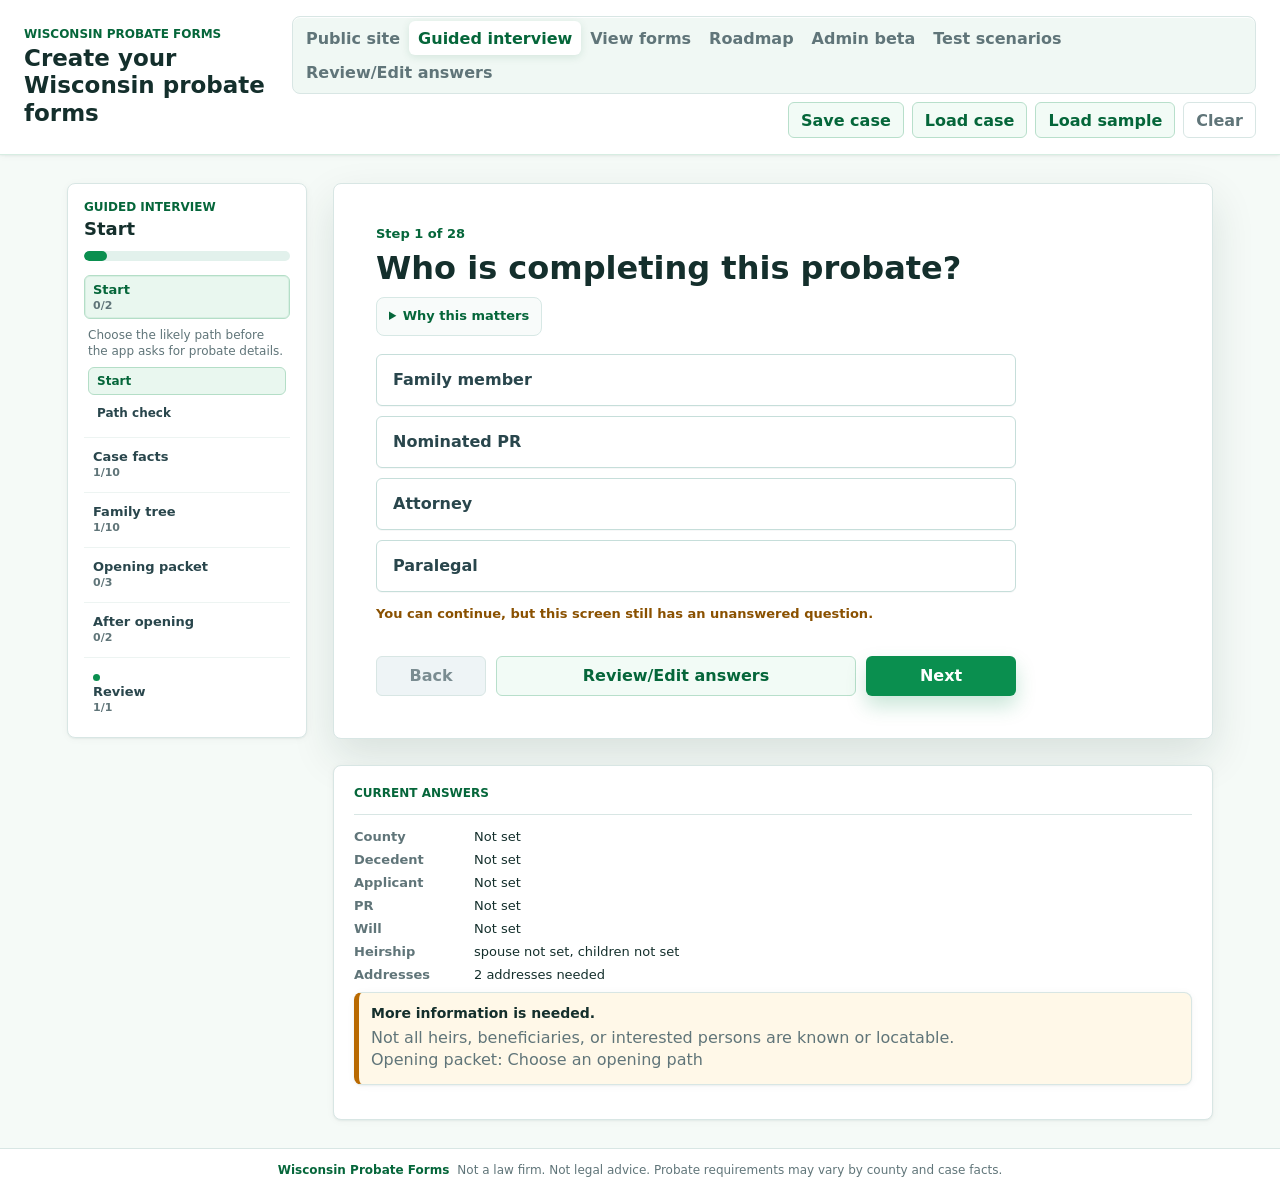
==== static/index.html @ c0524e8d "Upload new version" ====
<!doctype html>
<html lang="en">
  <head>
    <meta charset="utf-8" />
    <meta name="viewport" content="width=device-width, initial-scale=1" />
    <title>Wisconsin Probate Forms</title>
    <link rel="stylesheet" href="styles.css" />
  </head>
  <body>
    <header class="topbar">
      <div>
        <p class="eyebrow">Wisconsin Probate Forms</p>
        <h1>Create your Wisconsin probate forms</h1>
      </div>
      <div class="top-actions">
        <div class="mode-switch" role="group" aria-label="View mode">
          <button type="button" id="funnelModeBtn" class="mode-button">Public site</button>
          <button type="button" id="guidedModeBtn" class="mode-button active">Guided interview</button>
          <button type="button" id="formsModeBtn" class="mode-button">View forms</button>
          <button type="button" id="roadmapModeBtn" class="mode-button">Roadmap</button>
          <button type="button" id="adminModeBtn" class="mode-button">Admin beta</button>
          <button type="button" id="scenariosModeBtn" class="mode-button">Test scenarios</button>
          <button type="button" id="editModeBtn" class="mode-button">Review/Edit answers</button>
        </div>
        <button type="button" id="saveCaseBtn" class="secondary">Save case</button>
        <button type="button" id="loadCaseBtn" class="secondary">Load case</button>
        <input type="file" id="caseFileInput" accept="application/json,.json" hidden />
        <button type="button" id="loadSampleBtn" class="secondary">Load sample</button>
        <button type="button" id="clearBtn" class="ghost">Clear</button>
      </div>
    </header>

    <section id="funnelView" class="funnel-view" hidden>
      <div class="funnel-hero">
        <div>
          <p class="eyebrow">Wisconsin probate document automation</p>
          <h2>Create your Wisconsin probate forms, step by step.</h2>
          <p>Answer simple questions about the estate. We will help prepare Wisconsin probate documents and filing checklists for eligible Transfer by Affidavit and informal probate matters.</p>
          <div class="funnel-actions">
            <button type="button" class="primary" data-funnel-start>Start my probate forms</button>
            <button type="button" class="secondary" data-funnel-forms>See what's included</button>
          </div>
        </div>
        <div class="funnel-status-card">
          <span>Start free</span>
          <strong>Pay before final download</strong>
          <p>Use the free Wisconsin Probate Form Starter to preview the result, missing information, and package before downloading final documents.</p>
        </div>
      </div>

      <div class="funnel-grid">
        <section class="funnel-card active">
          <span>Paid package</span>
          <h3>Transfer by Affidavit Package</h3>
          <strong>$149 target</strong>
          <p>Create a Wisconsin Transfer by Affidavit package for eligible smaller estates, with a guided interview, completed document packet, and transfer checklist.</p>
        </section>
        <section class="funnel-card">
          <span>Paid package</span>
          <h3>Informal Probate Forms Package</h3>
          <strong>$499 target</strong>
          <p>Create Wisconsin informal probate opening forms for eligible uncontested estates, including interested-person tracking, waiver or notice workflow, PR forms, and filing checklist.</p>
        </section>
        <section class="funnel-card">
          <span>Free result</span>
          <h3>Information Summary</h3>
          <strong>Attorney review may be recommended</strong>
          <p>When answers show red flags, the software can organize an information summary that the user may download and choose whether to share with a Wisconsin probate attorney.</p>
        </section>
      </div>

      <div class="funnel-band">
        <div>
          <p class="eyebrow">Free before payment</p>
          <h3>What users can do before buying</h3>
        </div>
        <ul>
          <li>Use the Free Wisconsin Probate Form Starter.</li>
          <li>Enter the estate, family, party, and asset facts.</li>
          <li>Preview whether the package is ready or needs attorney review.</li>
          <li>See what forms, notices, publication, and next steps apply.</li>
        </ul>
      </div>

      <div class="funnel-disclaimer">
        <p>Not a law firm. Not legal advice. Probate requirements may vary by county and case facts.</p>
      </div>
    </section>

    <section id="interviewView" class="interview-view">
      <aside class="interview-rail">
        <p class="eyebrow">Guided interview</p>
        <h2 id="interviewGroupTitle">Start</h2>
        <div class="interview-meter" aria-label="Interview progress">
          <div id="interviewMeterFill"></div>
        </div>
        <ol id="interviewProgress" class="interview-progress"></ol>
      </aside>

      <main class="interview-card" aria-live="polite">
        <div class="interview-step-meta" id="interviewStepMeta">Step 1</div>
        <h2 id="interviewQuestion">Let us get started.</h2>
        <div id="interviewHelp" class="interview-help"></div>
        <div id="interviewFields" class="interview-fields"></div>
        <div id="interviewMessage" class="interview-message"></div>
        <div class="interview-actions">
          <button type="button" id="interviewBackBtn" class="ghost">Back</button>
          <button type="button" id="interviewEditBtn" class="secondary">Review/Edit answers</button>
          <button type="button" id="interviewNextBtn" class="primary">Next</button>
        </div>
      </main>

      <aside class="interview-summary">
        <div class="review-card">
          <p class="eyebrow">Current answers</p>
          <div id="interviewAnswerSummary" class="summary"></div>
          <div id="interviewPathSummary" class="path-card mini"></div>
        </div>
      </aside>
    </section>

    <section id="formsView" class="forms-view" hidden>
      <div class="forms-header">
        <div>
          <p class="eyebrow">Forms preview</p>
          <h2>Forms being prepared</h2>
        </div>
        <button type="button" id="formsBackBtn" class="secondary">Back to interview</button>
      </div>
      <div id="formsDownloadArea" class="download-area"></div>
      <div id="formsPreviewList" class="forms-preview-list"></div>
    </section>

    <section id="roadmapView" class="roadmap-view" hidden>
      <div class="roadmap-header">
        <div>
          <p class="eyebrow">Product plan</p>
          <h2>Build roadmap</h2>
        </div>
        <div class="inline-actions">
          <button type="button" id="roadmapScenariosBtn" class="secondary">Open test scenarios</button>
          <button type="button" id="roadmapBackBtn" class="secondary">Back to interview</button>
        </div>
      </div>

      <div class="roadmap-hero">
        <div>
          <p class="eyebrow">Recommended direction</p>
          <h3>Responsive web app first, installable phone app later.</h3>
          <p>Build the public and attorney experience as a secure website that works well on phones. After the opening packet is reliable, add saved accounts, secure document links, reminders, inventory, accounting, and closing.</p>
        </div>
        <div class="roadmap-status">
          <strong>Current focus</strong>
          <span>Opening packet MVP</span>
        </div>
      </div>

      <div id="roadmapBetaReadiness"></div>
      <div id="roadmapLogicAudit"></div>
      <div id="roadmapLegalReview"></div>

      <div class="roadmap-grid">
        <article class="roadmap-card active">
          <span>Phase 1</span>
          <h3>Opening Packet MVP</h3>
          <p>Finish the small-estate router and informal probate opening workflow, then make packet decisions dependable.</p>
          <ul>
            <li>Transfer by Affidavit MVP package and official PR-1831 template mapping.</li>
            <li>PR-1801, PR-1803, PR-1804, PR-1805, PR-1806, PR-1807, PR-1808, PR-1810, PR-1817.</li>
            <li>Waiver vs. PR-1805 logic.</li>
            <li>Packet readiness review and filing handoff.</li>
          </ul>
        </article>
        <article class="roadmap-card">
          <span>Phase 2</span>
          <h3>Production Platform</h3>
          <p>Move from a local prototype to a secure hosted app.</p>
          <ul>
            <li>User accounts and saved cases.</li>
            <li>Attorney, staff, PR, and public roles.</li>
            <li>Secure storage, audit history, and form versioning.</li>
          </ul>
        </article>
        <article class="roadmap-card">
          <span>Phase 3</span>
          <h3>Mobile and Sharing</h3>
          <p>Make the app practical for personal representatives and families on phones.</p>
          <ul>
            <li>Mobile-first interview screens.</li>
            <li>Secure email links instead of ordinary attachments.</li>
            <li>Recipient access and reminder tracking.</li>
          </ul>
        </article>
        <article class="roadmap-card">
          <span>Phase 4</span>
          <h3>Inventory and Accounting</h3>
          <p>Guide the PR through administration after letters issue.</p>
          <ul>
            <li>PR-1811 asset wizard.</li>
            <li>Claims and deadline tracking.</li>
            <li>Estate account reconciliation.</li>
          </ul>
        </article>
        <article class="roadmap-card">
          <span>Phase 5</span>
          <h3>Closing Workflow</h3>
          <p>Help the PR finish cleanly with receipts, releases, and final review.</p>
          <ul>
            <li>Distribution and release tracking.</li>
            <li>Closing checklist and final archive.</li>
            <li>Attorney review prompts for sensitive issues.</li>
          </ul>
        </article>
      </div>

      <div class="roadmap-next">
        <div>
          <p class="eyebrow">Next build sequence</p>
          <h3>What we should build next</h3>
        </div>
        <ol>
          <li>Add and map the official Wisconsin PR-1831 Transfer by Affidavit template.</li>
          <li>Review Transfer by Affidavit rules and attorney handoff/referral model with Wisconsin counsel.</li>
          <li>Expand formal test scenarios for affidavit, blended-family, deceased-child, trust, charity, and missing-party cases.</li>
          <li>Design the production data model for users, cases, parties, forms, tasks, documents, and audit events.</li>
          <li>Prototype secure document delivery permissions before connecting real email.</li>
        </ol>
      </div>
    </section>

    <section id="adminView" class="admin-view" hidden>
      <div class="admin-header">
        <div>
          <p class="eyebrow">Production foundation</p>
          <h2>Admin and reviewer beta</h2>
        </div>
        <div class="inline-actions">
          <button type="button" id="adminSaveMatterBtn" class="secondary">Save matter checkpoint</button>
          <button type="button" id="adminBackBtn" class="secondary">Back to interview</button>
        </div>
      </div>
      <div id="adminSummary"></div>
      <div id="adminMatterList"></div>
      <div id="adminLogList"></div>
      <div id="adminDataModel"></div>
    </section>

    <section id="scenarioView" class="scenario-view" hidden>
      <div class="scenario-header">
        <div>
          <p class="eyebrow">Quality checks</p>
          <h2>Formal test scenarios</h2>
        </div>
        <div class="inline-actions">
          <button type="button" id="runAllScenariosBtn" class="secondary">Run all scenarios</button>
          <button type="button" id="scenariosBackBtn" class="secondary">Back to interview</button>
        </div>
      </div>
      <div id="scenarioSummary" class="scenario-summary"></div>
      <div id="scenarioLogicAudit" class="scenario-logic-audit"></div>
      <div id="scenarioList" class="scenario-list"></div>
    </section>

    <div id="editView" class="layout" hidden>
      <nav class="steps" aria-label="Intake sections">
        <button type="button" class="step active" data-step="triage">Triage</button>
        <button type="button" class="step" data-step="decedent">Decedent</button>
        <button type="button" class="step" data-step="applicant">Applicant and PR</button>
        <button type="button" class="step" data-step="will">Will path</button>
        <button type="button" class="step" data-step="beneficiaries" data-show-when="willYes">Will beneficiaries</button>
        <button type="button" class="step" data-step="heirship">Heirship</button>
        <button type="button" class="step" data-step="benefits">Benefits</button>
        <button type="button" class="step" data-step="spouse" data-show-when="spouseYes">Spouse</button>
        <button type="button" class="step" data-step="interested">Interested persons</button>
        <button type="button" class="step" data-step="opening">Opening path</button>
        <button type="button" class="step" data-step="checklist">Checklist</button>
        <button type="button" class="step" data-step="service">Service</button>
        <button type="button" class="step" data-step="court">Court drafts</button>
        <button type="button" class="step" data-step="inventory">Inventory</button>
        <button type="button" class="step" data-step="tasks">Tasks</button>
        <button type="button" class="step" data-step="requests">Requests</button>
      </nav>

      <main class="workspace">
        <form id="intakeForm">
          <section class="panel active" data-panel="triage">
            <div class="panel-heading">
              <p class="eyebrow">Start</p>
              <h2>Eligibility snapshot</h2>
            </div>
            <div class="grid two">
              <label>Wisconsin county
                <select data-path="estate.county" id="estateCountySelect">
                  <option value="">Select county</option>
                </select>
              </label>
              <label>Case number
                <input data-path="estate.caseNumber" placeholder="Blank until assigned" />
              </label>
              <label>Estimated probate property value
                <input data-path="estate.estimatedGrossValue" inputmode="decimal" placeholder="75000" />
              </label>
              <label>Other estate proceedings
                <select data-path="otherProceedings.status">
                  <option value="">Select</option>
                  <option value="not_pending">Are not pending</option>
                  <option value="pending">Are pending</option>
                </select>
              </label>
              <label>Explanation, if any
                <input data-path="otherProceedings.explanation" />
              </label>
            </div>
            <label class="checkline">
              <input type="checkbox" data-path="estate.isAmended" />
              Mark PR-1801 as amended
            </label>
            <div class="preparer-box">
              <div class="row-heading">
                <div>
                  <h3>County/Court defaults</h3>
                  <p>These values can auto-fill PR-1804 and PR-1805 so the courthouse, registrar, and newspaper are not entered twice.</p>
                  <p id="countyDefaultsSourceNote" class="source-note"></p>
                </div>
                <div class="inline-actions">
                  <button type="button" id="loadCountyLibraryBtn" class="secondary">Use library defaults</button>
                  <button type="button" id="applyCountyDefaultsBtn" class="secondary">Apply defaults</button>
                </div>
              </div>
              <div class="grid two">
                <label>Courthouse county/name
                  <input data-path="countyDefaults.courthouseCounty" placeholder="Milwaukee" />
                </label>
                <label>Courthouse address
                  <input data-path="countyDefaults.courthouseAddress" placeholder="Street, city, state, zip" />
                </label>
                <label>Room or branch
                  <input data-path="countyDefaults.room" />
                </label>
                <label>Probate office
                  <input data-path="countyDefaults.probateOfficeName" placeholder="Probate Division" />
                </label>
                <label>Probate registrar
                  <input data-path="countyDefaults.registrarName" />
                </label>
                <label>Publication newspaper
                  <input data-path="countyDefaults.newspaperName" />
                </label>
                <label>Accommodation phone
                  <input data-path="countyDefaults.accommodationPhone" />
                </label>
                <label>Local notes
                  <textarea rows="3" data-path="countyDefaults.localNotes"></textarea>
                </label>
              </div>
            </div>
          </section>

          <section class="panel" data-panel="decedent">
            <div class="panel-heading">
              <p class="eyebrow">Estate profile</p>
              <h2>Decedent</h2>
            </div>
            <div class="grid two">
              <label>Full legal name
                <input data-path="decedent.fullName" placeholder="Jane A. Decedent" />
              </label>
              <label>Date of birth
                <input type="date" data-path="decedent.dateOfBirth" />
              </label>
              <label>Date of death
                <input type="date" data-path="decedent.dateOfDeath" />
              </label>
              <label>Domicile county
                <input data-path="decedent.domicileCounty" placeholder="Milwaukee" />
              </label>
              <label>Domicile state
                <input data-path="decedent.domicileState" placeholder="Wisconsin" />
              </label>
              <label>Last mailing address
                <input data-path="decedent.lastMailingAddress" placeholder="Street, city, state, zip" />
              </label>
            </div>
          </section>

          <section class="panel" data-panel="applicant">
            <div class="panel-heading">
              <p class="eyebrow">People</p>
              <h2>Applicant and proposed personal representative</h2>
            </div>
            <div class="split">
              <div>
                <h3>Applicant</h3>
                <div class="grid two compact">
                  <label>Name
                    <input data-path="applicant.fullName" />
                  </label>
                  <label>Interested as
                    <input data-path="applicant.capacity" placeholder="Heir and nominated PR" />
                  </label>
                  <label>Address
                    <input data-path="applicant.address" />
                  </label>
                  <label>Email
                    <input type="email" data-path="applicant.email" />
                  </label>
                  <label>Phone
                    <input data-path="applicant.phone" />
                  </label>
                  <label>Signature date
                    <input type="date" data-path="applicant.signatureDate" />
                  </label>
                  <label>State Bar number
                    <input data-path="applicant.barNumber" />
                  </label>
                </div>
              </div>
              <div>
                <h3>Proposed PR</h3>
                <label class="checkline same-person-toggle">
                  <input type="checkbox" data-path="pr.sameAsApplicant" />
                  Applicant will also serve as personal representative
                </label>
                <div class="path-card mini" data-show-when="prSame">
                  <h3>Using applicant contact details</h3>
                  <p>The proposed PR name, address, email, phone, signature date, and bar number will follow the applicant answers.</p>
                </div>
                <div class="grid two compact" data-show-when="prDifferent">
                  <label>Name
                    <input data-path="pr.fullName" />
                  </label>
                  <label>Address
                    <input data-path="pr.address" />
                  </label>
                  <label>Email
                    <input type="email" data-path="pr.email" />
                  </label>
                  <label>Phone
                    <input data-path="pr.phone" />
                  </label>
                  <label>Signature date
                    <input type="date" data-path="pr.signatureDate" />
                  </label>
                  <label>State Bar number
                    <input data-path="pr.barNumber" />
                  </label>
                </div>
                <label class="residency-question">Wisconsin resident
                  <select data-path="pr.isWisconsinResident">
                    <option value="">Select</option>
                    <option value="yes">Yes</option>
                    <option value="no">No</option>
                  </select>
                </label>
              </div>
            </div>
            <div class="preparer-box" data-show-when="residentAgent">
              <h3>Resident agent for nonresident PR</h3>
              <div class="grid two compact">
                <label>Resident agent name
                  <input data-path="pr.residentAgent.name" />
                </label>
                <label>Address
                  <input data-path="pr.residentAgent.address" />
                </label>
                <label>Email
                  <input type="email" data-path="pr.residentAgent.email" />
                </label>
                <label>Phone
                  <input data-path="pr.residentAgent.phone" />
                </label>
                <label>Signature date
                  <input type="date" data-path="pr.residentAgent.signatureDate" />
                </label>
                <label>State Bar number
                  <input data-path="pr.residentAgent.barNumber" />
                </label>
              </div>
            </div>
          </section>

          <section class="panel" data-panel="will">
            <div class="panel-heading">
              <p class="eyebrow">Question 7 or 8</p>
              <h2>Will path</h2>
            </div>
            <div class="grid two">
              <label>Did the decedent leave a will?
                <select data-path="will.exists">
                  <option value="">Select</option>
                  <option value="yes">Yes</option>
                  <option value="no">No</option>
                  <option value="unknown">Unknown</option>
                </select>
              </label>
              <label data-show-when="willYes">Will date
                <input type="date" data-path="will.date" />
              </label>
              <label data-show-when="willYes">Any codicils?
                <select data-path="will.hasCodicils">
                  <option value="">Select</option>
                  <option value="yes">Yes</option>
                  <option value="no">No</option>
                </select>
              </label>
              <label data-show-when="hasCodicils">Codicil dates
                <input data-path="will.codicilDates" placeholder="Separate multiple dates with commas" />
              </label>
              <label data-show-when="willYes">Original will status
                <select data-path="will.location">
                  <option value="">Select</option>
                  <option value="court">In possession of the court</option>
                  <option value="accompanies">Accompanies this application</option>
                  <option value="probated_elsewhere">Probated elsewhere</option>
                  <option value="en_route">En route to court</option>
                </select>
              </label>
              <label data-show-when="willPriorCase">Prior court case number
                <input data-path="will.priorCaseNumber" />
              </label>
              <label data-show-when="willYes">PR named in will
                <input data-path="will.namedPr" />
              </label>
              <label data-show-when="willYes">Trustee named in will
                <input data-path="will.namedTrustee" />
              </label>
              <label data-show-when="willYes">Nominated trustee
                <input data-path="will.nominatedTrustee" />
              </label>
            </div>
            <label class="checkline" data-show-when="willNo">
              <input type="checkbox" data-path="will.noWillDiligentInquiry" />
              Diligent inquiry found no unrevoked will
            </label>
          </section>

          <section class="panel" data-panel="benefits">
            <div class="panel-heading">
              <p class="eyebrow">PR-1801 question 5</p>
              <h2>Decedent public benefits</h2>
            </div>
            <div class="grid two">
              <label>Medical Assistance or Medicaid
                <select data-path="benefits.medicalAssistance">
                  <option value="">Select</option>
                  <option value="did">Did receive</option>
                  <option value="did_not">Did not receive</option>
                </select>
              </label>
              <label>Family Care or Partnership
                <select data-path="benefits.familyCare">
                  <option value="">Select</option>
                  <option value="did">Did receive</option>
                  <option value="did_not">Did not receive</option>
                </select>
              </label>
              <label>Community Options Program
                <select data-path="benefits.communityOptions">
                  <option value="">Select</option>
                  <option value="did">Did receive</option>
                  <option value="did_not">Did not receive</option>
                </select>
              </label>
              <label>Wisconsin Chronic Disease Program
                <select data-path="benefits.chronicDisease">
                  <option value="">Select</option>
                  <option value="did">Did receive</option>
                  <option value="did_not">Did not receive</option>
                </select>
              </label>
              <label>State or county institution
                <select data-path="benefits.institution">
                  <option value="">Select</option>
                  <option value="was">Was a patient or inmate</option>
                  <option value="was_not">Was not a patient or inmate</option>
                </select>
              </label>
              <label data-show-when="benefitExplanation">Explanation
                <input data-path="benefits.explanation" />
              </label>
            </div>
            <label class="checkline">
              <input type="checkbox" data-path="benefits.lackInfo" />
              I lack information to complete this section
            </label>
          </section>

          <section class="panel" data-panel="beneficiaries" data-show-when="willYes">
            <div class="panel-heading row-heading">
              <div>
                <p class="eyebrow">Will and trust beneficiaries</p>
                <h2>People named in the will or codicil</h2>
              </div>
              <button type="button" id="addWillBeneficiaryBtn" class="secondary" data-show-when="willBeneficiariesYes">Add beneficiary</button>
            </div>
            <div class="path-card">
              <h3>Beneficiaries can be interested persons</h3>
              <p>For opening, add each person or entity named to receive property under the will or codicil, and any trust beneficiary you know from the will. Do not enter asset values or bequest details here.</p>
            </div>
            <label>Does the will name beneficiaries or trust beneficiaries?
              <select data-path="will.hasNamedBeneficiaries">
                <option value="">Select</option>
                <option value="yes">Yes</option>
                <option value="no">No</option>
                <option value="unknown">Not sure</option>
              </select>
            </label>
            <div id="willBeneficiaryList" class="person-list" data-show-when="willBeneficiariesYes"></div>
          </section>

          <section class="panel" data-panel="heirship">
            <div class="panel-heading">
              <p class="eyebrow">PR-1806 Proof of Heirship</p>
              <h2>Family and heirship facts</h2>
            </div>
            <div class="split">
              <div>
                <h3>Person answering</h3>
                <div class="grid two compact">
                  <label>Name
                    <input data-path="heirship.informant.name" />
                  </label>
                  <label>Relationship to decedent
                    <input data-path="heirship.informant.relationship" />
                  </label>
                  <label>Mailing address
                    <input data-path="heirship.informant.address" />
                  </label>
                </div>
              </div>
              <div>
                <h3>Spouse or domestic partner</h3>
                <div class="grid two compact">
                  <label>Survived by spouse/domestic partner
                    <select data-path="heirship.spouse.exists">
                      <option value="">Select</option>
                      <option value="yes">Yes</option>
                      <option value="no">No</option>
                    </select>
                  </label>
                  <label data-show-when="spouseYes">Name
                    <input data-path="heirship.spouse.name" />
                  </label>
                </div>
              </div>
            </div>

            <div class="preparer-box">
              <h3>Children and descendants</h3>
              <div class="grid two">
                <label>Did the decedent have any children, living or deceased?
                  <select data-path="heirship.children.exists">
                    <option value="">Select</option>
                    <option value="yes">Yes</option>
                    <option value="no">No</option>
                  </select>
                </label>
                <label data-show-when="spouseAndChildrenYes">All children also children of surviving spouse/domestic partner?
                  <select data-path="heirship.children.allOfSurvivingSpouse">
                    <option value="">Select</option>
                    <option value="yes">Yes</option>
                    <option value="no">No</option>
                    <option value="not_applicable">Not applicable</option>
                  </select>
                </label>
                <label data-show-when="blendedChildren">Details if not all children are of surviving spouse
                  <input data-path="heirship.children.blendedDetails" />
                </label>
                <label data-show-when="childrenYes">Descendants of deceased children
                  <input data-path="heirship.children.deceasedChildDescendants" placeholder="Deceased child - descendants - dates if needed" />
                </label>
              </div>
              <div id="heirshipChildList" class="person-list" data-show-when="childrenYes"></div>
            </div>

            <div class="preparer-box" data-show-when="fallbackParents">
              <h3>Fallback relatives</h3>
              <div class="grid two">
                <label>Surviving parents?
                  <select data-path="heirship.parents.exists">
                    <option value="">Select</option>
                    <option value="yes">Yes</option>
                    <option value="no">No</option>
                  </select>
                </label>
                <label data-show-when="parentsYes">Parent names
                  <input data-path="heirship.parents.names" />
                </label>
                <label data-show-when="fallbackSiblings">Brothers or sisters?
                  <select data-path="heirship.siblings.exists">
                    <option value="">Select</option>
                    <option value="yes">Yes</option>
                    <option value="no">No</option>
                  </select>
                </label>
                <label data-show-when="siblingsYes">Sibling names
                  <input data-path="heirship.siblings.names" />
                </label>
                <label data-show-when="siblingsYes">Descendants of deceased siblings
                  <input data-path="heirship.siblings.deceasedSiblingDescendants" />
                </label>
                <label data-show-when="fallbackGrandparents">Grandparents / descendants
                  <input data-path="heirship.grandparents.summary" />
                </label>
              </div>
            </div>

            <div class="preparer-box">
              <h3>120-hour survivorship</h3>
              <div class="grid two">
                <label>Did any listed person die within 120 hours after decedent?
                  <select data-path="heirship.survivorship120.exists">
                    <option value="">Select</option>
                    <option value="no">No</option>
                    <option value="yes">Yes</option>
                  </select>
                </label>
                <label data-show-when="survivorshipYes">Names, dates, descendants
                  <input data-path="heirship.survivorship120.details" />
                </label>
              </div>
            </div>
          </section>

          <section class="panel" data-panel="spouse" data-show-when="spouseYes">
            <div class="panel-heading">
              <p class="eyebrow">PR-1801 question 6</p>
              <h2>Spouse or former spouse</h2>
            </div>
            <div class="grid two">
              <label>Spouse name
                <input data-path="spouse.fullName" />
              </label>
              <label>Living status
                <select data-path="spouse.livingStatus">
                  <option value="">Select</option>
                  <option value="living">Living</option>
                  <option value="deceased">Deceased</option>
                </select>
              </label>
              <label>Status at death
                <select data-path="spouse.statusAtDeath">
                  <option value="">Select</option>
                  <option value="married">Married to decedent</option>
                  <option value="divorced">Divorced from decedent</option>
                </select>
              </label>
              <label>Spouse COP benefits
                <select data-path="spouse.communityOptions">
                  <option value="">Select</option>
                  <option value="did">Did receive</option>
                  <option value="did_not">Did not receive</option>
                </select>
              </label>
              <label>Spouse Chronic Disease benefits
                <select data-path="spouse.chronicDisease">
                  <option value="">Select</option>
                  <option value="did">Did receive</option>
                  <option value="did_not">Did not receive</option>
                </select>
              </label>
            </div>
            <div class="inline-checks">
              <label class="checkline">
                <input type="checkbox" data-path="spouse.seeAttached" />
                See attached
              </label>
              <label class="checkline">
                <input type="checkbox" data-path="spouse.lackInfo" />
                I lack information
              </label>
            </div>
          </section>

          <section class="panel" data-panel="interested">
            <div class="panel-heading row-heading">
              <div>
                <p class="eyebrow">PR-1801 question 9</p>
                <h2>Interested persons</h2>
              </div>
              <button type="button" id="addPersonBtn" class="secondary">Add person</button>
            </div>
            <div class="path-card">
              <h3>Suggested from your answers</h3>
              <p>Review these suggestions from the applicant, proposed PR, will, and heirship answers. Add anyone who should receive notice or sign a waiver, then edit addresses or relationships below.</p>
            </div>
            <div class="row-heading suggestion-heading">
              <h3>Suggested interested persons</h3>
              <button type="button" id="addAllSuggestedInterestedBtn" class="secondary">Add all suggestions</button>
            </div>
            <div id="interestedSuggestions" class="suggestion-list"></div>
            <div id="interestedList" class="person-list"></div>
          </section>

          <section class="panel" data-panel="opening">
            <div class="panel-heading">
              <p class="eyebrow">Waiver or notice</p>
              <h2>Opening path</h2>
            </div>
            <div id="openingPathCard" class="path-card"></div>
            <div class="grid two">
              <label>Can every interested person sign PR-1803 Waiver and Consent?
                <select data-path="opening.waiverStatus">
                  <option value="">Select</option>
                  <option value="all_signed">Yes, all signed or will sign</option>
                  <option value="not_all">No, at least one will not or cannot sign</option>
                  <option value="unknown">Not sure yet</option>
                </select>
              </label>
              <label>Known or reasonably ascertainable interested persons missing?
                <select data-path="opening.unknownInterestedPersonsStatus">
                  <option value="">Select</option>
                  <option value="none">No</option>
                  <option value="some_unknown">Yes</option>
                </select>
              </label>
              <label>Unknown names/addresses, if any
                <input data-path="notice1805.unknownInterestedPersons" />
              </label>
              <label>Publication newspaper
                <input data-path="notice1805.newspaperName" />
              </label>
              <label>Why notice may be needed
                <select data-path="opening.noticeReason">
                  <option value="">Select</option>
                  <option value="refuses">Someone will not sign</option>
                  <option value="minor">Minor or protected person</option>
                  <option value="not_found">Someone cannot be found</option>
                  <option value="unknown_person">Unknown interested person</option>
                  <option value="other">Other reason</option>
                </select>
              </label>
              <label>Who cannot sign or should receive notice
                <input data-path="opening.peopleWhoCannotSign" />
              </label>
              <label>Who cannot be found
                <input data-path="opening.peopleNotFound" />
              </label>
              <label>Publication or service notes
                <textarea rows="3" data-path="opening.publicationNotes"></textarea>
              </label>
            </div>

            <div class="preparer-box">
              <h3>PR-1803 waiver settings</h3>
              <div class="grid two">
                <label>Waiver signature packet
                  <select data-path="waiver.signatureMode">
                    <option value="single">One shared waiver for all signers</option>
                    <option value="individual">Separate waiver for each signer</option>
                  </select>
                </label>
                <label>Waiver signer date
                  <input type="date" data-path="waiver.signatureDate" />
                </label>
              </div>
              <div class="inline-checks">
                <label class="checkline">
                  <input type="checkbox" data-path="waiver.receivedWillCopy" />
                  Signers received will copy
                </label>
                <label class="checkline">
                  <input type="checkbox" data-path="waiver.receivedBequestNotice" />
                  Signers received bequest notice
                </label>
                <label class="checkline">
                  <input type="checkbox" data-path="waiver.consentToAdmitWill" />
                  Consent to admit will
                </label>
                <label class="checkline">
                  <input type="checkbox" data-path="waiver.otherSelected" />
                  Include other waiver text
                </label>
              </div>
              <div class="grid two">
                <label>Other waiver text
                  <input data-path="waiver.otherText" />
                </label>
              </div>
            </div>

            <div class="preparer-box">
              <h3>PR-1804 notice to creditors</h3>
              <div class="grid two">
                <label>Claim deadline
                  <input type="date" data-path="notice1804.claimDeadline" />
                </label>
                <label>Publication newspaper
                  <input data-path="notice1804.newspaperName" />
                </label>
                <label>Courthouse county/name
                  <input data-path="notice1804.courthouseCounty" placeholder="Milwaukee" />
                </label>
                <label>Courthouse address
                  <input data-path="notice1804.courthouseAddress" placeholder="901 North 9th Street" />
                </label>
                <label>Room
                  <input data-path="notice1804.room" />
                </label>
              </div>
            </div>

            <div class="preparer-box">
              <h3>PR-1805 hearing and claim information</h3>
              <div class="grid two">
                <label>Courthouse county/name
                  <input data-path="notice1805.courthouseCounty" placeholder="Milwaukee" />
                </label>
                <label>Courthouse address
                  <input data-path="notice1805.courthouseAddress" placeholder="901 North 9th Street" />
                </label>
                <label>Room
                  <input data-path="notice1805.room" />
                </label>
                <label>Probate Registrar
                  <input data-path="notice1805.registrarName" />
                </label>
                <label>Hearing date
                  <input type="date" data-path="notice1805.hearingDate" />
                </label>
                <label>Hearing time
                  <input data-path="notice1805.hearingTime" placeholder="9:00 a.m." />
                </label>
                <label>Claim deadline
                  <input type="date" data-path="notice1805.claimDeadline" />
                </label>
                <label>Accommodation phone
                  <input data-path="notice1805.accommodationPhone" />
                </label>
              </div>
              <label class="checkline">
                <input type="checkbox" data-path="notice1805.checkExactTime" />
                Include "Please check with person named below for exact time and date"
              </label>
            </div>
          </section>

          <section class="panel" data-panel="checklist">
            <div class="panel-heading">
              <p class="eyebrow">Opening packet</p>
              <h2>Filing checklist</h2>
            </div>
            <div id="packetChecklist" class="checklist"></div>
          </section>

          <section class="panel" data-panel="service">
            <div class="panel-heading">
              <p class="eyebrow">PR-1817</p>
              <h2>Declaration of service</h2>
            </div>
            <div class="grid two">
              <label>Declarant name
                <input data-path="service.declarantName" />
              </label>
              <label>Service date
                <input type="date" data-path="service.serviceDate" />
              </label>
              <label>Declarant city
                <input data-path="service.declarantCity" />
              </label>
              <label>Declarant state
                <input data-path="service.declarantState" />
              </label>
              <label>Declarant address
                <input data-path="service.declarantAddress" />
              </label>
              <label>Declarant email
                <input type="email" data-path="service.declarantEmail" />
              </label>
              <label>Declarant phone
                <input data-path="service.declarantPhone" />
              </label>
              <label>Declarant bar number
                <input data-path="service.declarantBarNumber" />
              </label>
              <label>Type of service
                <select data-path="service.method">
                  <option value="">Select</option>
                  <option value="Personal Service">Personal service</option>
                  <option value="Mail">Mail</option>
                  <option value="Certified mail return receipt requested">Certified mail return receipt requested</option>
                </select>
              </label>
              <label>Signature date
                <input type="date" data-path="service.signatureDate" />
              </label>
            </div>
            <label>Documents provided
              <textarea data-path="service.documentsProvided" rows="5"></textarea>
            </label>
            <div class="inline-checks">
              <label class="checkline">
                <input type="checkbox" data-path="service.originalOnFile" />
                Original is on file
              </label>
              <label class="checkline">
                <input type="checkbox" data-path="service.copyAttached" />
                Copy is attached
              </label>
            </div>
          </section>

          <section class="panel" data-panel="court">
            <div class="panel-heading">
              <p class="eyebrow">PR-1808 and PR-1810</p>
              <h2>Court drafts</h2>
            </div>
            <div class="path-card">
              <h3>Draft appointment forms</h3>
              <p>These are proposed court forms. The probate registrar may revise, issue, or reject them.</p>
            </div>
            <div class="grid two">
              <label>Personal representative bond
                <select data-path="courtDrafts.prBondType">
                  <option value="none">No bond required</option>
                  <option value="signature">Signature bond</option>
                  <option value="surety">Surety bond</option>
                </select>
              </label>
              <label data-show-when="prSuretyBond">PR surety bond amount
                <input data-path="courtDrafts.prBondAmount" inputmode="decimal" />
              </label>
              <label data-show-when="trustInvolved">Trustee bond
                <select data-path="courtDrafts.trusteeBondType">
                  <option value="none">No bond required</option>
                  <option value="signature">Signature bond</option>
                  <option value="surety">Surety bond</option>
                </select>
              </label>
              <label data-show-when="trusteeSuretyBond">Trustee surety bond amount
                <input data-path="courtDrafts.trusteeBondAmount" inputmode="decimal" />
              </label>
            </div>
            <div class="inline-checks">
              <label class="checkline">
                <input type="checkbox" data-path="courtDrafts.otherFindingsSelected" />
                Include other finding
              </label>
              <label class="checkline">
                <input type="checkbox" data-path="courtDrafts.otherOrdersSelected" />
                Include other order
              </label>
            </div>
            <div class="grid two">
              <label data-show-when="otherFinding">Other finding
                <input data-path="courtDrafts.otherFindingsText" />
              </label>
              <label data-show-when="otherOrder">Other order
                <input data-path="courtDrafts.otherOrdersText" />
              </label>
              <label>Other text for domiciliary letters
                <input data-path="courtDrafts.lettersOtherText" />
              </label>
            </div>
          </section>

          <section class="panel" data-panel="inventory">
            <div class="panel-heading row-heading">
              <div>
                <p class="eyebrow">PR-1811</p>
                <h2>Inventory</h2>
              </div>
              <button type="button" id="addInventoryBtn" class="secondary">Add item</button>
            </div>
            <div class="path-card">
              <h3>Inventory totals</h3>
              <p id="inventoryTotals">No inventory items entered.</p>
            </div>
            <div id="inventoryList" class="person-list"></div>
            <div class="preparer-box">
              <label>Inventory signature date
                <input type="date" data-path="inventory.signatureDate" />
              </label>
            </div>
          </section>

          <section class="panel" data-panel="tasks">
            <div class="panel-heading">
              <p class="eyebrow">Case workflow</p>
              <h2>Tasks and deadlines</h2>
            </div>
            <div class="grid two">
              <label>Waivers/service completed
                <input type="date" data-path="deadlines.serviceCompletedDate" />
              </label>
              <label>First publication date
                <input type="date" data-path="deadlines.firstPublicationDate" />
              </label>
              <label>Proof of publication received
                <input type="date" data-path="deadlines.proofPublicationReceivedDate" />
              </label>
              <label>Letters issued date
                <input type="date" data-path="deadlines.lettersIssuedDate" />
              </label>
              <label>Creditor claim deadline
                <input type="date" data-path="deadlines.claimDeadline" />
              </label>
              <label>Inventory due date
                <input type="date" data-path="deadlines.inventoryDueDate" />
              </label>
              <label>Inventory filed date
                <input type="date" data-path="deadlines.inventoryFiledDate" />
              </label>
              <label>Closing review date
                <input type="date" data-path="deadlines.closingReviewDate" />
              </label>
            </div>
            <div id="taskList" class="task-list"></div>
          </section>

          <section class="panel" data-panel="requests">
            <div class="panel-heading">
              <p class="eyebrow">PR-1801 requests</p>
              <h2>Requested orders and preparer</h2>
            </div>
            <div class="grid two">
              <label>Domiciliary letters issued to
                <input data-path="requests.domiciliaryLettersTo" />
              </label>
              <label data-show-when="trustInvolved">Trustee names
                <input data-path="requests.trusteeNames" />
              </label>
              <label data-show-when="trustInvolved">Trust name
                <input data-path="requests.trustName" />
              </label>
              <label data-show-when="otherRequest">Other request text
                <input data-path="requests.otherText" />
              </label>
              <label data-show-when="question10Other">Question 10 other text
                <input data-path="requests.question10OtherText" />
              </label>
            </div>
            <div class="inline-checks">
              <label class="checkline" data-show-when="trustInvolved">
                <input type="checkbox" data-path="requests.appointTrustee" />
                Appoint trustee
              </label>
              <label class="checkline" data-show-when="trustInvolved">
                <input type="checkbox" data-path="requests.additionalTrusts" />
                Additional trusts attached
              </label>
              <label class="checkline">
                <input type="checkbox" data-path="requests.otherSelected" />
                Other request
              </label>
              <label class="checkline">
                <input type="checkbox" data-path="requests.question10OtherSelected" />
                Question 10 other
              </label>
            </div>

            <div class="preparer-box">
              <div class="row-heading">
                <h3>Form completed by</h3>
                <button type="button" id="copyApplicantBtn" class="ghost">Use applicant</button>
              </div>
              <div class="grid two compact">
                <label>Name
                  <input data-path="preparer.fullName" />
                </label>
                <label>Address
                  <input data-path="preparer.address" />
                </label>
                <label>Email
                  <input type="email" data-path="preparer.email" />
                </label>
                <label>Phone
                  <input data-path="preparer.phone" />
                </label>
                <label>State Bar number
                  <input data-path="preparer.barNumber" />
                </label>
              </div>
            </div>
          </section>
        </form>
      </main>

      <aside class="review" aria-live="polite">
        <div class="review-card">
          <div class="row-heading">
            <div>
              <p class="eyebrow">Live review</p>
              <h2>PR-1801 status</h2>
            </div>
            <span id="statusBadge" class="badge">Draft</span>
          </div>
          <div id="issueList"></div>
          <div class="summary" id="summary"></div>
          <button type="button" id="generateBtn" class="primary">Generate PR-1801</button>
          <button type="button" id="generate1803Btn" class="secondary full-width">Generate PR-1803</button>
          <button type="button" id="generate1804Btn" class="secondary full-width">Generate PR-1804</button>
          <button type="button" id="generate1806Btn" class="secondary full-width">Generate PR-1806</button>
          <button type="button" id="generate1807Btn" class="secondary full-width">Generate PR-1807</button>
          <button type="button" id="generate1808Btn" class="secondary full-width">Generate PR-1808</button>
          <button type="button" id="generate1810Btn" class="secondary full-width">Generate PR-1810</button>
          <button type="button" id="generate1811Btn" class="secondary full-width">Generate PR-1811</button>
          <button type="button" id="generate1805Btn" class="secondary full-width">Generate PR-1805</button>
          <button type="button" id="generate1817Btn" class="secondary full-width">Generate PR-1817</button>
          <button type="button" id="exportPacketBtn" class="secondary full-width">Export opening packet ZIP</button>
          <div id="downloadArea" class="download-area"></div>
        </div>
      </aside>
    </div>

    <footer class="app-footer">
      <strong>Wisconsin Probate Forms</strong>
      <span>Not a law firm. Not legal advice. Probate requirements may vary by county and case facts.</span>
    </footer>

    <script src="vendor/jszip.min.js"></script>
    <script src="county-defaults.js"></script>
    <script src="template-data.js"></script>
    <script src="template-data-pr1803.js"></script>
    <script src="template-data-pr1804.js"></script>
    <script src="template-data-pr1806.js"></script>
    <script src="template-data-pr1807.js"></script>
    <script src="template-data-pr1808.js"></script>
    <script src="template-data-pr1810.js"></script>
    <script src="template-data-pr1811.js"></script>
    <script src="template-data-pr1805.js"></script>
    <script src="template-data-pr1817.js"></script>
    <script src="platform-config.js"></script>
    <script src="app.js"></script>
  </body>
</html>
---- static/styles.css ----
:root {
  --ink: #142f2c;
  --muted: #607579;
  --line: #d8e6e4;
  --paper: #f5faf7;
  --panel: #ffffff;
  --accent: #0a8f4f;
  --accent-dark: #05663a;
  --blue: #1669d8;
  --blue-dark: #124b97;
  --warn: #b96900;
  --danger: #b42318;
  --soft: #e9f7ef;
  --soft-blue: #eef7ff;
  --focus: #18b96f;
  --shadow-sm: 0 1px 2px rgba(20, 47, 44, 0.06), 0 1px 8px rgba(20, 47, 44, 0.04);
  --shadow-md: 0 12px 28px rgba(20, 47, 44, 0.08);
  --shadow-lg: 0 18px 44px rgba(20, 47, 44, 0.12);
  font-family: Inter, ui-sans-serif, system-ui, -apple-system, BlinkMacSystemFont, "Segoe UI", sans-serif;
}

* {
  box-sizing: border-box;
}

[hidden] {
  display: none !important;
}

body {
  margin: 0;
  background: var(--paper);
  color: var(--ink);
  -webkit-font-smoothing: antialiased;
  text-rendering: optimizeLegibility;
}

button,
input,
select,
textarea {
  font: inherit;
}

.topbar {
  position: sticky;
  top: 0;
  z-index: 20;
  min-height: 76px;
  padding: 16px 24px;
  display: flex;
  align-items: center;
  justify-content: space-between;
  gap: 18px;
  border-bottom: 1px solid rgba(10, 143, 79, 0.16);
  background: #ffffff;
  box-shadow: var(--shadow-sm);
}

.topbar > div:first-child {
  flex: 0 0 250px;
}

.topbar h1,
.panel h2,
.review h2 {
  margin: 0;
  letter-spacing: 0;
}

.topbar h1 {
  font-size: 23px;
  line-height: 1.2;
}

.app-footer {
  display: flex;
  flex-wrap: wrap;
  gap: 8px;
  align-items: center;
  justify-content: center;
  border-top: 1px solid var(--line);
  padding: 14px 18px;
  background: #ffffff;
  color: var(--muted);
  font-size: 12px;
}

.app-footer strong {
  color: var(--accent-dark);
}

.panel h2,
.review h2 {
  font-size: 20px;
}

.eyebrow {
  margin: 0 0 4px;
  color: var(--accent-dark);
  font-size: 12px;
  font-weight: 900;
  letter-spacing: 0;
  text-transform: uppercase;
}

.top-actions,
.inline-checks,
.row-heading,
.inline-actions {
  display: flex;
  align-items: center;
  gap: 10px;
  flex-wrap: wrap;
}

.top-actions {
  flex: 1 1 auto;
  justify-content: flex-end;
  gap: 8px;
}

.row-heading {
  justify-content: space-between;
}

.mode-switch {
  display: inline-flex;
  flex-wrap: wrap;
  padding: 4px;
  border: 1px solid var(--line);
  border-radius: 8px;
  background: #f0f8f4;
  box-shadow: inset 0 1px 0 rgba(255, 255, 255, 0.9);
}

.mode-button {
  min-height: 34px;
  border: 0;
  border-radius: 6px;
  background: transparent;
  color: var(--muted);
  padding: 7px 9px;
}

.mode-button.active {
  background: #ffffff;
  color: var(--accent-dark);
  box-shadow: 0 2px 8px rgba(5, 102, 58, 0.12);
}

.interview-view {
  display: grid;
  grid-template-columns: 240px minmax(0, 880px);
  gap: 26px;
  padding: 28px 24px;
  align-items: start;
  justify-content: center;
}

.funnel-view {
  padding: 28px 18px 36px;
}

.funnel-hero,
.funnel-grid,
.funnel-band,
.funnel-disclaimer {
  max-width: 1180px;
  margin: 0 auto 14px;
}

.funnel-hero {
  min-height: 420px;
  display: grid;
  grid-template-columns: minmax(0, 1fr) minmax(240px, 340px);
  gap: 22px;
  align-items: center;
  border: 1px solid #bde4ca;
  border-radius: 8px;
  padding: 42px;
  background: #ffffff;
  box-shadow: var(--shadow-lg);
}

.funnel-hero h2 {
  max-width: 760px;
  margin: 0;
  font-size: 46px;
  line-height: 1.08;
  letter-spacing: 0;
}

.funnel-hero p {
  max-width: 660px;
  margin: 14px 0 0;
  color: var(--muted);
  font-size: 18px;
  line-height: 1.45;
}

.funnel-actions {
  display: flex;
  flex-wrap: wrap;
  gap: 10px;
  margin-top: 24px;
}

.funnel-status-card,
.funnel-card,
.funnel-band,
.funnel-disclaimer {
  border: 1px solid var(--line);
  border-radius: 8px;
  background: #ffffff;
  box-shadow: var(--shadow-sm);
}

.funnel-status-card {
  padding: 20px;
  background: var(--soft);
}

.funnel-status-card span,
.funnel-card span {
  display: block;
  color: var(--accent-dark);
  font-size: 12px;
  font-weight: 900;
  text-transform: uppercase;
}

.funnel-status-card strong {
  display: block;
  margin-top: 8px;
  font-size: 22px;
  line-height: 1.15;
}

.funnel-status-card p {
  margin-top: 8px;
  font-size: 14px;
}

.funnel-grid {
  display: grid;
  grid-template-columns: repeat(3, minmax(0, 1fr));
  gap: 12px;
}

.funnel-card {
  padding: 18px;
}

.funnel-card.active {
  border-color: #9ed7b7;
  background: #f8fcfa;
}

.funnel-card h3,
.funnel-band h3 {
  margin: 8px 0 0;
}

.funnel-card strong {
  display: block;
  margin-top: 8px;
  color: var(--accent-dark);
}

.funnel-card p,
.funnel-band li,
.funnel-disclaimer p {
  color: var(--muted);
  line-height: 1.45;
}

.funnel-card p {
  margin: 8px 0 0;
}

.funnel-band {
  display: grid;
  grid-template-columns: minmax(220px, 320px) minmax(0, 1fr);
  gap: 18px;
  padding: 22px;
}

.funnel-band ul {
  margin: 0;
  padding-left: 20px;
}

.funnel-disclaimer {
  padding: 14px 18px;
  background: #f8fbfb;
}

.funnel-disclaimer p {
  margin: 0;
  font-size: 13px;
}

.forms-view,
.roadmap-view,
.admin-view,
.scenario-view {
  padding: 24px 18px;
}

.forms-header,
.roadmap-header,
.admin-header,
.scenario-header {
  max-width: 1180px;
  margin: 0 auto 14px;
  display: flex;
  align-items: center;
  justify-content: space-between;
  gap: 12px;
  flex-wrap: wrap;
}

.forms-header h2,
.roadmap-header h2,
.admin-header h2,
.scenario-header h2 {
  margin: 0;
  font-size: 22px;
}

.forms-preview-list {
  max-width: 1180px;
  margin: 0 auto;
  display: grid;
  grid-template-columns: repeat(2, minmax(0, 1fr));
  gap: 14px;
}

.forms-packet-review {
  grid-column: 1 / -1;
}

.account-portal,
.official-integrity-panel,
.output-format-panel,
.output-readiness-panel,
.pr1801-overlay-panel,
.launch-readiness-panel,
.logic-audit-panel,
.legal-review-panel,
.legal-lock-panel {
  border: 1px solid var(--line);
  border-radius: 8px;
  padding: 18px;
  background: #ffffff;
  box-shadow: var(--shadow-sm);
}

.account-portal h3,
.account-portal p,
.official-integrity-panel h3,
.official-integrity-panel p,
.output-format-panel h3,
.output-format-panel p,
.output-readiness-panel h3,
.output-readiness-panel p,
.pr1801-overlay-panel h3,
.pr1801-overlay-panel p,
.launch-readiness-panel h3,
.launch-readiness-panel p,
.logic-audit-panel h3,
.logic-audit-panel p,
.legal-review-panel h3,
.legal-review-panel p,
.legal-lock-panel h3,
.legal-lock-panel p {
  margin: 0;
}

.account-portal p:not(.eyebrow),
.official-integrity-panel p:not(.eyebrow),
.output-format-panel p:not(.eyebrow),
.output-readiness-panel p:not(.eyebrow),
.pr1801-overlay-panel p:not(.eyebrow),
.launch-readiness-panel p:not(.eyebrow),
.logic-audit-panel p:not(.eyebrow),
.legal-review-panel p:not(.eyebrow),
.legal-lock-panel p:not(.eyebrow) {
  margin-top: 6px;
  color: var(--muted);
  line-height: 1.4;
}

.account-grid {
  display: grid;
  grid-template-columns: repeat(4, minmax(0, 1fr));
  gap: 10px;
  align-items: end;
  margin-top: 14px;
}

.account-actions {
  display: grid;
  grid-template-columns: repeat(2, minmax(0, 1fr));
  gap: 8px;
}

.beta-status-panel {
  margin-top: 14px;
  border: 1px solid #d7e8e5;
  border-radius: 8px;
  padding: 12px;
  background: #f8fbfa;
}

.beta-status-panel > strong {
  display: block;
  color: var(--accent-dark);
  margin-bottom: 8px;
}

.beta-status-grid {
  display: grid;
  grid-template-columns: repeat(5, minmax(0, 1fr));
  gap: 8px;
}

.beta-status-grid div {
  border: 1px solid var(--line);
  border-radius: 8px;
  padding: 8px;
  background: #ffffff;
}

.beta-status-grid span {
  display: block;
  color: var(--muted);
  font-size: 11px;
  font-weight: 900;
  text-transform: uppercase;
}

.beta-status-grid p {
  margin: 3px 0 0 !important;
  color: var(--ink) !important;
  font-size: 12px;
  font-weight: 800;
  line-height: 1.3;
}

.account-feedback,
.beta-acknowledgements {
  grid-column: 1 / -1;
}

.beta-acknowledgements {
  display: grid;
  gap: 8px;
  border: 1px solid #d7e8e5;
  border-radius: 8px;
  padding: 12px;
  background: #f8fbfa;
}

.beta-issue-panel {
  margin-top: 14px;
  border: 1px solid #d7e8e5;
  border-radius: 8px;
  padding: 12px;
  background: #f8fbfa;
}

.beta-issue-panel strong {
  color: var(--accent-dark);
}

.beta-issue-panel p {
  margin: 3px 0 0;
}

.beta-issue-list {
  display: grid;
  gap: 8px;
  margin-top: 10px;
}

.beta-issue-row {
  border: 1px solid var(--line);
  border-radius: 8px;
  padding: 10px;
  background: #ffffff;
}

.beta-issue-row span {
  display: block;
  margin-top: 4px;
  color: var(--muted);
  font-size: 12px;
  font-weight: 800;
}

.secure-delivery-panel {
  margin-top: 14px;
  border: 1px solid #d7e8e5;
  border-radius: 8px;
  padding: 12px;
  background: #f8fbfa;
}

.secure-delivery-panel strong {
  color: var(--accent-dark);
}

.secure-link-list {
  display: grid;
  gap: 8px;
  margin-top: 10px;
}

.secure-link-row {
  border: 1px solid var(--line);
  border-radius: 8px;
  padding: 10px;
  background: #ffffff;
}

.secure-link-row span,
.secure-link-row p {
  color: var(--muted);
  font-size: 12px;
}

.secure-link-row p {
  margin: 3px 0 0;
}

.legal-disclaimer {
  margin-top: 12px;
  border: 1px solid #d7e8e5;
  border-radius: 8px;
  padding: 10px 12px;
  background: #f8fbfa;
  color: var(--muted);
  font-size: 12px;
  line-height: 1.4;
}

.legal-disclaimer strong {
  display: block;
  color: var(--accent-dark);
  margin-bottom: 4px;
}

.legal-disclaimer p {
  margin: 0;
}

.compact-dashboard {
  margin-top: 14px;
}

.official-integrity-list,
.output-target-list,
.launch-readiness-list,
.logic-audit-list,
.legal-review-list {
  display: grid;
  gap: 8px;
  margin-top: 14px;
}

.official-integrity-row,
.output-target-row,
.launch-readiness-row,
.logic-audit-row {
  display: grid;
  grid-template-columns: 160px 170px minmax(0, 1fr);
  gap: 10px;
  align-items: start;
  border: 1px solid var(--line);
  border-radius: 8px;
  padding: 10px;
  background: #f7fbf9;
}

.official-integrity-row.warn,
.output-target-row.warn,
.launch-readiness-row.warn,
.logic-audit-row.warn {
  border-color: #efcf93;
  background: #fff8e8;
}

.official-integrity-row.bad,
.output-target-row.bad,
.launch-readiness-row.bad,
.logic-audit-row.bad {
  border-color: #f1b3b3;
  background: #fff0f0;
}

.official-integrity-row strong,
.output-target-row strong,
.launch-readiness-row strong,
.logic-audit-row strong {
  color: var(--accent-dark);
}

.official-integrity-row span,
.output-target-row span,
.launch-readiness-row span,
.logic-audit-row span {
  color: #29464c;
  font-size: 12px;
  font-weight: 900;
}

.official-integrity-row p,
.output-target-row p,
.launch-readiness-row p,
.logic-audit-row p {
  color: var(--muted);
  font-size: 12px;
  line-height: 1.35;
}

.logic-detail-panel {
  margin-top: 14px;
  border: 1px solid #d7e8e5;
  border-radius: 8px;
  padding: 14px;
  background: #f8fbfa;
}

.logic-detail-panel h4 {
  margin: 0;
  color: var(--accent-dark);
  font-size: 14px;
}

.logic-detail-list,
.logic-person-list,
.logic-form-list {
  display: grid;
  gap: 8px;
  margin-top: 10px;
}

.logic-detail-row,
.logic-person-row,
.logic-form-row {
  display: grid;
  grid-template-columns: 170px 170px minmax(0, 1fr);
  gap: 10px;
  align-items: start;
  border: 1px solid var(--line);
  border-radius: 8px;
  padding: 10px;
  background: #ffffff;
}

.logic-person-row {
  grid-template-columns: 170px 130px minmax(0, 1fr) minmax(0, 1fr);
}

.logic-form-row {
  grid-template-columns: 220px 140px minmax(0, 1fr);
}

.logic-person-row.warn,
.logic-form-row.warn {
  border-color: #efcf93;
  background: #fff8e8;
}

.logic-person-row.bad,
.logic-form-row.bad {
  border-color: #f1b3b3;
  background: #fff0f0;
}

.logic-detail-row strong,
.logic-person-row strong,
.logic-form-row strong {
  color: var(--accent-dark);
}

.logic-detail-row span,
.logic-person-row span,
.logic-form-row span {
  color: #29464c;
  font-size: 12px;
  font-weight: 900;
}

.logic-detail-row p,
.logic-person-row p,
.logic-form-row p {
  margin: 0;
  color: var(--muted);
  font-size: 12px;
  line-height: 1.35;
}

.integrity-rule-grid {
  display: grid;
  grid-template-columns: repeat(2, minmax(0, 1fr));
  gap: 10px;
  margin-top: 14px;
}

.integrity-rule-grid > div {
  border: 1px solid var(--line);
  border-radius: 8px;
  padding: 12px;
  background: #f8fbfa;
}

.integrity-rule-grid strong {
  display: block;
  color: var(--accent-dark);
  margin-bottom: 6px;
}

.integrity-rule-grid ul {
  margin: 0;
  padding-left: 18px;
  color: var(--muted);
  font-size: 12px;
  line-height: 1.45;
}

.official-integrity-row {
  grid-template-columns: 110px 190px minmax(0, 1fr) minmax(0, 1fr);
}

.pr1801-overlay-panel {
  margin-top: 14px;
  background: #f8fbfa;
}

.legal-review-meta {
  display: grid;
  grid-template-columns: repeat(3, minmax(0, 1fr));
  gap: 10px;
  align-items: end;
  margin-top: 14px;
}

.legal-review-meta label:last-child {
  grid-column: 1 / -1;
}

.legal-review-row {
  display: grid;
  grid-template-columns: minmax(220px, 1fr) minmax(150px, 190px) minmax(220px, 1fr);
  gap: 10px;
  align-items: start;
  border: 1px solid var(--line);
  border-radius: 8px;
  padding: 12px;
  background: #f7fbf9;
}

.legal-review-row.warn {
  border-color: #efcf93;
  background: #fff8e8;
}

.legal-review-row.bad {
  border-color: #f1b3b3;
  background: #fff0f0;
}

.legal-review-row strong {
  color: var(--accent-dark);
}

.legal-review-row label {
  margin: 0;
}

.legal-lock-panel {
  margin-top: 14px;
}

.legal-lock-panel label {
  margin-top: 14px;
}

.legal-lock-blockers {
  display: grid;
  gap: 6px;
  margin-top: 12px;
  padding: 10px 12px;
  border: 1px solid #efcf93;
  border-radius: 8px;
  background: #fff8e8;
}

.attorney-beta-panel {
  margin-top: 14px;
  border: 1px solid var(--line);
  border-radius: 8px;
  padding: 18px;
  background: #ffffff;
  box-shadow: var(--shadow-sm);
}

.attorney-beta-panel h3,
.attorney-beta-panel p {
  margin: 0;
}

.attorney-beta-panel p:not(.eyebrow) {
  margin-top: 6px;
  color: var(--muted);
  line-height: 1.4;
}

.attorney-beta-list {
  display: grid;
  gap: 8px;
  margin-top: 14px;
}

.attorney-beta-row {
  display: grid;
  grid-template-columns: minmax(220px, 1fr) minmax(130px, 170px) minmax(140px, 180px) minmax(220px, 1fr);
  gap: 10px;
  align-items: start;
  border: 1px solid var(--line);
  border-radius: 8px;
  padding: 12px;
  background: #f7fbf9;
}

.attorney-beta-row.warn {
  border-color: #efcf93;
  background: #fff8e8;
}

.attorney-beta-row.bad {
  border-color: #f1b3b3;
  background: #fff0f0;
}

.attorney-beta-row strong {
  color: var(--accent-dark);
}

.attorney-beta-row label {
  margin: 0;
}

.platform-status-grid {
  display: grid;
  grid-template-columns: repeat(4, minmax(0, 1fr));
  gap: 8px;
  margin-top: 14px;
}

.platform-status-row {
  border: 1px solid var(--line);
  border-radius: 8px;
  padding: 9px 10px;
  background: #ffffff;
  min-width: 0;
}

.platform-status-row span,
.platform-status-row strong {
  display: block;
}

.platform-status-row span {
  color: var(--muted);
  font-size: 11px;
  font-weight: 800;
}

.platform-status-row strong {
  margin-top: 3px;
  color: var(--accent-dark);
  font-size: 12px;
  overflow-wrap: anywhere;
}

.admin-panel {
  border: 1px solid var(--line);
  border-radius: 8px;
  padding: 18px;
  background: #ffffff;
  box-shadow: var(--shadow-sm);
}

.admin-panel h3,
.admin-panel p {
  margin: 0;
}

.admin-panel p:not(.eyebrow) {
  margin-top: 6px;
  color: var(--muted);
  line-height: 1.4;
}

.admin-readiness-list,
.admin-log-list,
.admin-data-model {
  display: grid;
  gap: 8px;
  margin-top: 14px;
}

.admin-readiness-row,
.admin-log-row {
  display: grid;
  grid-template-columns: 170px 150px minmax(0, 1fr);
  gap: 10px;
  align-items: start;
  border: 1px solid var(--line);
  border-radius: 8px;
  padding: 10px;
  background: #f7fbf9;
}

.admin-readiness-row.warn {
  border-color: #efcf93;
  background: #fff8e8;
}

.admin-readiness-row.bad {
  border-color: #f1b3b3;
  background: #fff0f0;
}

.admin-readiness-row strong,
.admin-log-row strong,
.admin-data-model strong {
  color: var(--accent-dark);
}

.admin-readiness-row span,
.admin-log-row span {
  color: #29464c;
  font-size: 12px;
  font-weight: 900;
}

.admin-log-row {
  grid-template-columns: 90px 190px 160px minmax(0, 1fr);
}

.admin-log-row code {
  white-space: normal;
  overflow-wrap: anywhere;
  color: #29464c;
  font-size: 12px;
}

.admin-table {
  display: grid;
  gap: 6px;
  margin-top: 14px;
}

.admin-table-row {
  display: grid;
  grid-template-columns: minmax(150px, 1.3fr) minmax(90px, 0.8fr) minmax(110px, 0.9fr) repeat(4, minmax(70px, 0.55fr));
  gap: 8px;
  align-items: center;
  border: 1px solid var(--line);
  border-radius: 8px;
  padding: 9px;
  background: #f7fbf9;
  font-size: 12px;
}

.admin-table-row.header {
  background: #e9f7ef;
  color: var(--accent-dark);
  font-weight: 900;
}

.admin-table-row span {
  overflow-wrap: anywhere;
}

.admin-data-model {
  grid-template-columns: repeat(2, minmax(0, 1fr));
}

.admin-data-model div {
  border: 1px solid var(--line);
  border-radius: 8px;
  padding: 10px;
  background: #f7fbf9;
}

.format-matrix {
  display: grid;
  gap: 8px;
  margin-top: 14px;
}

.format-row {
  display: grid;
  grid-template-columns: 86px 140px minmax(160px, 1fr) minmax(160px, 1fr) minmax(0, 1fr);
  gap: 10px;
  align-items: start;
  border: 1px solid var(--line);
  border-radius: 8px;
  padding: 10px;
  background: #f7fbf9;
}

.format-row.highlight {
  border-color: #efcf93;
  background: #fff8e8;
}

.format-row strong {
  color: var(--accent-dark);
}

.format-row span {
  color: #29464c;
  font-size: 12px;
  font-weight: 900;
}

.format-row p {
  color: var(--muted);
  font-size: 12px;
  line-height: 1.35;
}

.signature-panel {
  border: 1px solid #cfe4e0;
  border-radius: 8px;
  padding: 16px;
  background: #f8fbfa;
}

.signature-list {
  display: grid;
  gap: 10px;
  margin-top: 12px;
}

.signature-row {
  display: grid;
  grid-template-columns: minmax(190px, 1.35fr) minmax(130px, 0.8fr) repeat(2, minmax(120px, 0.75fr)) minmax(92px, 0.45fr) minmax(104px, 0.5fr);
  gap: 10px;
  align-items: end;
  border: 1px solid var(--line);
  border-radius: 8px;
  padding: 10px;
  background: #ffffff;
}

.signature-row.muted {
  opacity: 0.78;
}

.signature-row strong,
.signature-row span {
  display: block;
}

.signature-row strong {
  color: var(--accent-dark);
}

.signature-row span,
.signature-row p {
  color: var(--muted);
  font-size: 12px;
}

.signature-row p {
  margin: 3px 0 0;
}

.compact-check {
  align-self: center;
  margin-bottom: 8px;
}

.roadmap-hero,
.roadmap-next,
.roadmap-grid,
#roadmapBetaReadiness,
#roadmapLogicAudit,
#roadmapLegalReview,
#adminSummary,
#adminMatterList,
#adminLogList,
#adminDataModel,
.scenario-logic-audit {
  max-width: 1180px;
  margin: 0 auto 14px;
}

.roadmap-hero {
  display: grid;
  grid-template-columns: minmax(0, 1fr) minmax(180px, 240px);
  gap: 14px;
  align-items: stretch;
  border: 1px solid #bde4ca;
  border-radius: 8px;
  padding: 22px;
  background: #ffffff;
  box-shadow: var(--shadow-md);
}

.roadmap-hero h3,
.roadmap-next h3,
.roadmap-card h3 {
  margin: 0;
  letter-spacing: 0;
}

.roadmap-hero h3 {
  font-size: 22px;
}

.roadmap-hero p,
.roadmap-card p,
.roadmap-next li {
  color: var(--muted);
  line-height: 1.45;
}

.roadmap-hero p {
  margin: 8px 0 0;
}

.roadmap-status {
  display: grid;
  align-content: center;
  border: 1px solid var(--line);
  border-radius: 8px;
  padding: 14px;
  background: #f4fbf7;
}

.roadmap-status strong,
.roadmap-status span {
  display: block;
}

.roadmap-status strong {
  color: var(--accent-dark);
  font-size: 13px;
  text-transform: uppercase;
}

.roadmap-status span {
  margin-top: 6px;
  color: var(--ink);
  font-size: 20px;
  font-weight: 800;
}

.roadmap-grid {
  display: grid;
  grid-template-columns: repeat(5, minmax(0, 1fr));
  gap: 12px;
}

.roadmap-card,
.roadmap-next {
  border: 1px solid var(--line);
  border-radius: 8px;
  background: #ffffff;
  box-shadow: var(--shadow-sm);
}

.roadmap-card {
  padding: 14px;
}

.roadmap-card.active {
  border-color: #bde4ca;
  background: #f8fcfa;
}

.roadmap-card span {
  display: inline-block;
  margin-bottom: 8px;
  color: var(--accent-dark);
  font-size: 12px;
  font-weight: 900;
  text-transform: uppercase;
}

.roadmap-card h3 {
  font-size: 16px;
}

.roadmap-card p {
  margin: 8px 0;
  font-size: 13px;
}

.roadmap-card ul {
  margin: 0;
  padding-left: 17px;
  color: #29464c;
  font-size: 13px;
  line-height: 1.4;
}

.roadmap-card li + li {
  margin-top: 5px;
}

.roadmap-next {
  display: grid;
  grid-template-columns: minmax(180px, 260px) minmax(0, 1fr);
  gap: 14px;
  padding: 16px;
}

.roadmap-next h3 {
  font-size: 18px;
}

.roadmap-next ol {
  margin: 0;
  padding-left: 22px;
}

.roadmap-next li + li {
  margin-top: 7px;
}

.scenario-summary {
  max-width: 1180px;
  margin: 0 auto 14px;
  display: grid;
  grid-template-columns: minmax(140px, 180px) minmax(140px, 180px) minmax(0, 1fr);
  gap: 12px;
  align-items: stretch;
}

.scenario-summary p {
  margin: 0;
  border: 1px solid var(--line);
  border-radius: 8px;
  padding: 12px;
  background: #ffffff;
  color: var(--muted);
  line-height: 1.4;
  box-shadow: var(--shadow-sm);
}

.scenario-stat {
  border: 1px solid #bde4ca;
  border-radius: 8px;
  padding: 12px;
  background: #ffffff;
  box-shadow: var(--shadow-sm);
}

.scenario-stat.bad {
  border-color: #f1b5b5;
  background: #fff7f7;
}

.scenario-stat strong,
.scenario-stat span {
  display: block;
}

.scenario-stat strong {
  color: var(--accent-dark);
  font-size: 26px;
  line-height: 1;
}

.scenario-stat.bad strong {
  color: var(--danger);
}

.scenario-stat span {
  margin-top: 5px;
  color: var(--muted);
  font-size: 13px;
}

.scenario-list {
  max-width: 1180px;
  margin: 0 auto;
  display: grid;
  gap: 14px;
}

.scenario-card {
  border: 1px solid var(--line);
  border-radius: 8px;
  padding: 18px;
  background: #ffffff;
  box-shadow: var(--shadow-sm);
}

.scenario-card.failed {
  border-color: #f1b5b5;
}

.scenario-card-header,
.scenario-actions {
  display: flex;
  align-items: flex-start;
  justify-content: space-between;
  gap: 12px;
  flex-wrap: wrap;
}

.scenario-card h3,
.scenario-card h4 {
  margin: 0;
}

.scenario-card h3 {
  font-size: 18px;
}

.scenario-card h4 {
  color: var(--accent-dark);
  font-size: 13px;
}

.scenario-card p {
  margin: 6px 0 0;
  color: var(--muted);
  line-height: 1.4;
}

.scenario-grid {
  margin-top: 14px;
  display: grid;
  grid-template-columns: repeat(3, minmax(0, 1fr));
  gap: 10px;
}

.scenario-grid > div {
  border: 1px solid var(--line);
  border-radius: 8px;
  padding: 10px;
  background: #f7fbf9;
}

.scenario-check-list {
  margin-top: 12px;
  display: grid;
  gap: 7px;
}

.scenario-check {
  display: grid;
  grid-template-columns: 58px minmax(0, 1fr);
  gap: 10px;
  align-items: start;
  border: 1px solid var(--line);
  border-radius: 8px;
  padding: 9px 10px;
  background: #ffffff;
}

.scenario-check.fail {
  border-color: #f1b5b5;
  background: #fff7f7;
}

.scenario-check > span {
  border-radius: 999px;
  padding: 3px 7px;
  background: var(--soft);
  color: var(--accent-dark);
  font-size: 12px;
  font-weight: 800;
  text-align: center;
}

.scenario-check.fail > span {
  background: #fde8e8;
  color: var(--danger);
}

.scenario-check strong {
  display: block;
  color: var(--ink);
  font-size: 13px;
}

.scenario-check p {
  margin: 3px 0 0;
  color: var(--muted);
  font-size: 12px;
}

.scenario-actions {
  justify-content: flex-end;
  margin-top: 12px;
}

.form-preview-card {
  border: 1px solid var(--line);
  border-radius: 8px;
  padding: 18px;
  background: var(--panel);
  box-shadow: var(--shadow-sm);
}

.form-preview-card[open] {
  border-color: #b4dec7;
}

.form-preview-card.muted-card {
  background: #f7fbff;
}

.form-preview-card h3 {
  margin: 0;
  font-size: 17px;
}

.form-reason {
  margin: 6px 0 0;
  color: var(--muted);
  font-size: 13px;
  line-height: 1.4;
}

.form-card-actions {
  display: flex;
  justify-content: flex-end;
  gap: 8px;
  flex-wrap: wrap;
}

.form-preview-summary {
  display: grid;
  grid-template-columns: minmax(0, 1fr) auto 34px;
  gap: 12px;
  align-items: start;
  cursor: pointer;
  list-style: none;
}

.form-preview-summary::-webkit-details-marker {
  display: none;
}

.form-preview-summary::after {
  content: "+";
  display: grid;
  place-items: center;
  width: 28px;
  height: 28px;
  border: 1px solid var(--line);
  border-radius: 999px;
  color: var(--accent-dark);
  font-weight: 900;
}

.form-preview-card[open] .form-preview-summary::after {
  content: "-";
}

.form-preview-body {
  margin-top: 12px;
}

.form-field-grid {
  margin-top: 12px;
  display: grid;
  gap: 6px;
}

.form-issues {
  margin-top: 12px;
  border-left: 4px solid var(--warn);
  padding-left: 10px;
  color: #8a5100;
  font-size: 13px;
  font-weight: 800;
}

.form-issues p {
  margin: 0 0 5px;
}

.form-issue-link {
  display: block;
  width: 100%;
  margin: 0 0 6px;
  border: 1px solid #efcf93;
  border-left: 4px solid var(--warn);
  border-radius: 8px;
  background: #fff8e8;
  color: #6b4100;
  padding: 9px 10px;
  font-size: 13px;
  font-weight: 850;
  line-height: 1.3;
  text-align: left;
}

.form-issue-link.blocker {
  border-color: #f1b3b3;
  border-left-color: var(--danger);
  background: #fff0f0;
  color: #842424;
}

.interview-rail,
.interview-card,
.interview-summary .review-card {
  background: var(--panel);
  border: 1px solid var(--line);
  border-radius: 8px;
  box-shadow: var(--shadow-sm);
}

.interview-rail {
  position: sticky;
  top: 24px;
}

.interview-rail {
  padding: 16px;
}

.interview-summary {
  grid-column: 2;
  position: static;
}

.interview-rail h2 {
  margin: 0 0 12px;
  font-size: 18px;
  letter-spacing: 0;
}

.interview-meter {
  height: 10px;
  overflow: hidden;
  border-radius: 999px;
  background: #e2f1ec;
}

.interview-meter div {
  width: 0;
  height: 100%;
  border-radius: inherit;
  background: var(--accent);
  transition: width 0.22s ease;
}

.interview-progress {
  margin: 14px 0 0;
  padding: 0;
  list-style: none;
  display: grid;
  gap: 4px;
  max-height: calc(100vh - 230px);
  overflow: auto;
}

.interview-progress li {
  display: grid;
  gap: 2px;
}

.phase-progress-item {
  border-bottom: 1px solid #edf4f2;
  padding-bottom: 6px;
}

.phase-progress-item:last-child {
  border-bottom: 0;
  padding-bottom: 0;
}

.interview-progress span {
  display: none;
  color: var(--muted);
  font-size: 12px;
  line-height: 1.3;
  padding-left: 10px;
}

.interview-progress li.active span {
  display: block;
}

.progress-step {
  width: 100%;
  min-height: 30px;
  border: 1px solid transparent;
  border-radius: 6px;
  background: transparent;
  color: #29464c;
  text-align: left;
  padding: 6px 8px;
  font-size: 13px;
}

.progress-step strong,
.progress-step em {
  display: block;
  font-style: normal;
}

.progress-step strong {
  color: inherit;
}

.progress-step em {
  margin-top: 2px;
  color: var(--muted);
  font-size: 11px;
  font-weight: 800;
}

.progress-step.complete::before {
  content: "";
  display: inline-block;
  width: 7px;
  height: 7px;
  margin-right: 8px;
  border-radius: 999px;
  background: var(--accent);
  vertical-align: middle;
}

.progress-step.active {
  border-color: #b4dec7;
  background: var(--soft);
  color: var(--accent-dark);
  box-shadow: inset 0 0 0 1px rgba(10, 143, 79, 0.08);
}

.phase-detail {
  display: grid;
  gap: 8px;
  padding: 6px 4px 4px;
}

.phase-detail p {
  margin: 0;
  color: var(--muted);
  font-size: 12px;
  line-height: 1.35;
}

.phase-step-list {
  display: grid;
  gap: 4px;
}

.phase-step {
  min-height: 28px;
  border: 1px solid transparent;
  border-radius: 6px;
  padding: 5px 8px;
  background: transparent;
  color: #29464c;
  text-align: left;
  font-size: 12px;
  font-weight: 800;
}

.phase-step.complete::before {
  content: "";
  display: inline-block;
  width: 6px;
  height: 6px;
  margin-right: 7px;
  border-radius: 999px;
  background: var(--accent);
  vertical-align: middle;
}

.phase-step.active {
  border-color: #b4dec7;
  background: var(--soft);
  color: var(--accent-dark);
}

.interview-card {
  min-height: 0;
  padding: 42px;
  box-shadow: var(--shadow-lg);
}

.interview-step-meta {
  color: var(--accent-dark);
  font-size: 13px;
  font-weight: 900;
}

.interview-card h2 {
  margin: 9px 0 10px;
  max-width: 680px;
  font-size: 32px;
  line-height: 1.16;
  letter-spacing: 0;
}

.interview-help {
  max-width: 640px;
  min-height: 0;
  margin: 0 0 18px;
  color: var(--muted);
  line-height: 1.45;
}

.interview-help:empty {
  display: none;
}

.interview-help-details,
.compact-help {
  border: 1px solid #d7e8e5;
  border-radius: 8px;
  background: #f8fbfa;
  color: var(--muted);
}

.interview-help-details {
  display: inline-block;
  max-width: 100%;
}

.interview-help-details summary,
.compact-help summary {
  cursor: pointer;
  padding: 9px 12px;
  color: var(--accent-dark);
  font-size: 13px;
  font-weight: 900;
}

.interview-help-details p,
.compact-help p {
  margin: 0;
  padding: 0 12px 12px;
  color: var(--muted);
  font-size: 13px;
  line-height: 1.4;
}

.compact-help {
  margin-top: 8px;
}

.interview-fields {
  max-width: 640px;
  display: grid;
  gap: 20px;
}

.interview-label,
.interview-choice-field {
  max-width: 640px;
}

.interview-choice-label {
  margin-bottom: 8px;
  color: #29464c;
  font-size: 13px;
  font-weight: 800;
}

.choice-grid {
  display: grid;
  grid-template-columns: 1fr;
  gap: 10px;
}

.choice-button {
  min-height: 52px;
  border-color: #c6deda;
  background: #ffffff;
  color: #29464c;
  text-align: left;
  padding: 14px 16px;
  white-space: normal;
  box-shadow: 0 1px 0 rgba(20, 47, 44, 0.03);
}

.choice-button:hover {
  border-color: var(--accent);
  background: #f3fbf7;
  box-shadow: var(--shadow-sm);
}

.choice-button.selected {
  border-color: var(--accent);
  background: var(--soft);
  color: var(--accent-dark);
  box-shadow: inset 0 0 0 1px var(--accent);
}

.choice-button strong,
.choice-button span {
  display: block;
}

.choice-button span {
  margin-top: 3px;
  color: var(--muted);
  font-size: 12px;
  font-weight: 700;
  line-height: 1.3;
}

.stacked-choice-grid {
  grid-template-columns: 1fr;
}

.interview-message {
  min-height: 22px;
  margin-top: 14px;
  color: #8a5100;
  font-size: 13px;
  font-weight: 800;
}

.interview-actions {
  max-width: 640px;
  display: grid;
  grid-template-columns: 110px minmax(0, 1fr) 150px;
  gap: 10px;
  margin-top: 28px;
  align-items: center;
}

.interview-actions .primary {
  margin-top: 0;
}

.interview-complete {
  border: 1px solid var(--line);
  border-radius: 8px;
  padding: 16px;
  background: var(--soft-blue);
  box-shadow: var(--shadow-sm);
}

.interview-complete p {
  margin: 0;
  color: var(--muted);
  line-height: 1.45;
}

.guided-repeat {
  display: grid;
  gap: 12px;
}

.guided-toolbar {
  display: flex;
  align-items: center;
  gap: 10px;
  flex-wrap: wrap;
}

.guided-toolbar .badge {
  margin-right: auto;
}

.guided-card-list,
.guided-suggestions {
  display: grid;
  gap: 12px;
}

.guided-suggestions {
  padding-bottom: 2px;
}

.guided-person-card {
  border: 1px solid var(--line);
  border-radius: 8px;
  padding: 18px;
  background: #ffffff;
  box-shadow: var(--shadow-sm);
}

.guided-person-card.repeated-card {
  position: relative;
  overflow: hidden;
  padding: 0;
  background: #ffffff;
  box-shadow: var(--shadow-sm);
}

.guided-person-card.repeated-card::before {
  content: "";
  position: absolute;
  inset: 0 auto 0 0;
  width: 5px;
  background: var(--accent);
}

.guided-card-list > .guided-person-card.repeated-card:nth-child(even)::before {
  background: var(--blue);
}

.guided-card-list > .guided-person-card.repeated-card:nth-child(even) .repeat-card-header {
  background: var(--soft-blue);
}

.guided-card-list > .guided-person-card.repeated-card:nth-child(even) .card-number-badge {
  background: #d9ecff;
  color: var(--blue-dark);
}

.repeat-card-header {
  display: flex;
  align-items: flex-start;
  justify-content: space-between;
  gap: 12px;
  padding: 16px 18px 14px 22px;
  background: var(--soft);
  border-bottom: 1px solid var(--line);
}

.repeat-card-title {
  min-width: 0;
  display: flex;
  align-items: center;
  gap: 9px;
  flex-wrap: wrap;
}

.repeat-card-title h3 {
  overflow-wrap: anywhere;
}

.card-number-badge {
  display: inline-flex;
  align-items: center;
  min-height: 24px;
  border-radius: 999px;
  padding: 3px 9px;
  background: #d9f2e4;
  color: var(--accent-dark);
  font-size: 12px;
  font-weight: 900;
  line-height: 1;
  white-space: nowrap;
}

.repeat-card-subtitle {
  flex-basis: 100%;
  color: var(--muted);
  font-size: 12px;
  font-weight: 800;
}

.repeat-card-body {
  padding: 16px 18px 18px 22px;
}

.guided-person-card h3,
.guided-person-card p {
  margin: 0;
}

.guided-person-card p {
  margin-top: 4px;
  color: var(--muted);
  line-height: 1.35;
}

.service-focus-card,
.simple-packet-result {
  border: 1px solid var(--line);
  border-radius: 8px;
  padding: 18px;
  background: #ffffff;
  box-shadow: var(--shadow-sm);
}

.service-focus-card {
  border-left: 5px solid var(--accent);
  background: var(--soft);
}

.service-focus-card h3,
.service-focus-card p,
.simple-packet-result h3,
.simple-packet-result p {
  margin: 0;
}

.service-focus-card p,
.simple-packet-result p {
  margin-top: 5px;
  color: var(--muted);
  line-height: 1.4;
}

.simple-packet-result {
  border-left: 5px solid var(--accent);
}

.simple-packet-result.warn {
  border-left-color: var(--warn);
  background: #fffaf0;
}

.simple-packet-result.bad {
  border-left-color: var(--danger);
  background: #fff5f5;
}

.simple-action-list {
  display: grid;
  gap: 8px;
  margin-top: 14px;
}

.simple-action-list span {
  border: 1px solid #d7e8e5;
  border-radius: 8px;
  padding: 10px 12px;
  background: #ffffff;
  color: #29464c;
  font-size: 13px;
  font-weight: 800;
  line-height: 1.3;
}

.source-note {
  font-size: 12px;
  font-weight: 800;
}

.party-picker {
  margin: 10px 0 12px;
  padding: 12px;
  border: 1px dashed #a9cbc8;
  border-radius: 8px;
  background: #f7fbfa;
}

.guided-person-card.bad {
  border-left: 5px solid var(--danger);
}

.guided-person-card.warn {
  border-left: 5px solid var(--warn);
}

.guided-note {
  border: 1px solid var(--line);
  border-radius: 8px;
  padding: 14px;
  background: var(--soft);
  box-shadow: var(--shadow-sm);
}

.guided-note.warn {
  border-color: #efcf93;
  background: #fff8e8;
}

.guided-note p {
  margin: 0;
  color: var(--muted);
  line-height: 1.4;
}

.flow-divider {
  display: flex;
  align-items: center;
  gap: 12px;
  color: var(--muted);
  font-size: 12px;
  font-weight: 900;
  letter-spacing: 0;
  text-transform: uppercase;
}

.flow-divider::before,
.flow-divider::after {
  content: "";
  height: 1px;
  flex: 1;
  background: var(--line);
}

.flow-divider span {
  white-space: nowrap;
}

.route-result,
.route-question,
.product-card,
.payment-gate {
  border: 1px solid var(--line);
  border-radius: 8px;
  background: #ffffff;
  box-shadow: var(--shadow-sm);
}

.probate-start-hero {
  display: grid;
  gap: 14px;
  padding: 20px;
  border: 1px solid #cfe4e0;
  border-radius: 8px;
  background: linear-gradient(135deg, #f3fbf8 0%, #ffffff 100%);
  box-shadow: var(--shadow-sm);
}

.probate-start-hero h3,
.probate-start-hero p {
  margin: 0;
}

.probate-start-hero h3 {
  font-size: 24px;
  color: var(--accent-dark);
}

.probate-start-hero p:not(.eyebrow) {
  margin-top: 6px;
  color: var(--muted);
  line-height: 1.45;
}

.start-hero-steps {
  display: grid;
  grid-template-columns: repeat(3, minmax(0, 1fr));
  gap: 8px;
}

.start-hero-steps span {
  display: flex;
  gap: 8px;
  align-items: center;
  min-width: 0;
  padding: 10px 12px;
  border: 1px solid #d9e9e6;
  border-radius: 8px;
  background: #ffffff;
  color: #29464c;
  font-size: 13px;
}

.start-hero-steps strong {
  display: inline-flex;
  align-items: center;
  justify-content: center;
  flex: 0 0 24px;
  width: 24px;
  height: 24px;
  border-radius: 999px;
  background: var(--accent);
  color: #ffffff;
  font-size: 12px;
}

.route-result {
  border-left: 5px solid var(--accent);
  padding: 18px;
  background: var(--soft);
}

.route-result.warn {
  border-left-color: var(--warn);
  background: #fff8e8;
}

.route-result.bad {
  border-left-color: var(--danger);
  background: #fff3f2;
}

.route-result h3,
.route-result p,
.route-question h3,
.product-card h4 {
  margin: 0;
}

.route-result p:not(.eyebrow) {
  margin-top: 6px;
  color: var(--muted);
  line-height: 1.4;
}

.route-result ul {
  margin: 10px 0 0;
  padding-left: 18px;
  color: #29464c;
  font-size: 13px;
  line-height: 1.45;
}

.route-question {
  padding: 16px;
}

.route-question h3 {
  margin-bottom: 10px;
  font-size: 15px;
}

.product-ladder {
  display: grid;
  grid-template-columns: repeat(3, minmax(0, 1fr));
  gap: 10px;
}

.product-card {
  padding: 14px;
  background: #f8fbfb;
}

.product-card.active {
  border-color: #9ed7b7;
  background: #ffffff;
  box-shadow: var(--shadow-md);
}

.product-card h4 {
  margin-top: 8px;
  font-size: 14px;
}

.product-card strong,
.product-card p {
  display: block;
  margin-top: 6px;
}

.product-card strong {
  color: var(--accent-dark);
  font-size: 13px;
}

.product-card p {
  color: var(--muted);
  font-size: 12px;
  line-height: 1.35;
}

.benefit-question {
  border: 1px solid var(--line);
  border-radius: 8px;
  padding: 16px;
  background: #ffffff;
  box-shadow: var(--shadow-sm);
}

.benefit-question h3 {
  margin: 0 0 10px;
  font-size: 14px;
}

.handoff-card {
  border: 1px solid var(--line);
  border-left: 5px solid var(--accent);
  border-radius: 8px;
  padding: 20px;
  background: var(--soft);
  box-shadow: var(--shadow-md);
}

.handoff-card.warn {
  border-left-color: var(--warn);
  background: #fff8e8;
}

.handoff-card h3,
.handoff-card p {
  margin: 0;
}

.handoff-card h3 {
  font-size: 18px;
}

.handoff-card p:not(.eyebrow) {
  margin-top: 6px;
  color: var(--muted);
  line-height: 1.4;
}

.handoff-actions {
  display: grid;
  grid-template-columns: repeat(auto-fit, minmax(170px, 1fr));
  gap: 10px;
  margin-top: 14px;
}

.handoff-actions.single-action {
  grid-template-columns: minmax(0, 280px);
}

.compact-handoff-card {
  padding: 16px;
  box-shadow: var(--shadow-sm);
}

.handoff-actions .primary {
  margin-top: 0;
}

.payment-gate {
  grid-column: 1 / -1;
  display: grid;
  grid-template-columns: minmax(0, 1fr) minmax(220px, 300px);
  gap: 16px;
  align-items: start;
  border-left: 5px solid var(--warn);
  padding: 18px;
  background: #fff8e8;
}

.payment-gate.beta {
  border-left-color: var(--accent);
  background: #f3fbf7;
}

.payment-gate.ready {
  border-left-color: var(--accent);
  background: var(--soft);
}

.payment-gate h3,
.payment-gate p {
  margin: 0;
}

.payment-gate p:not(.eyebrow) {
  margin-top: 6px;
  color: var(--muted);
  line-height: 1.4;
}

.payment-route-warning {
  margin-top: 10px !important;
  color: #8a5100 !important;
  font-weight: 800;
}

.payment-gate-panel {
  display: grid;
  gap: 9px;
}

.payment-gate-panel strong {
  color: var(--accent-dark);
  font-size: 16px;
}

.payment-gate-panel span {
  color: var(--muted);
  font-size: 12px;
  line-height: 1.35;
}

.payment-gate-panel input[type="email"] {
  width: 100%;
}

.payment-gate-panel select {
  width: 100%;
  min-height: 42px;
  border: 1px solid var(--line);
  border-radius: 8px;
  padding: 10px 12px;
  background: #ffffff;
  color: var(--ink);
  font: inherit;
}

.handoff-issue-list {
  display: flex;
  flex-wrap: wrap;
  gap: 8px;
  margin-top: 12px;
}

.handoff-issue-list span {
  border: 1px solid #efcf93;
  border-radius: 999px;
  padding: 5px 9px;
  background: #ffffff;
  color: #8a5100;
  font-size: 12px;
  font-weight: 800;
}

.handoff-issues {
  border: 1px solid #f1b5b5;
  border-radius: 8px;
  padding: 14px;
  background: #fff0f0;
  box-shadow: var(--shadow-sm);
}

.handoff-issues.warn {
  border-color: #efcf93;
  background: #fff8e8;
}

.handoff-issues h4 {
  margin: 0 0 8px;
  color: var(--danger);
  font-size: 13px;
}

.handoff-issues.warn h4 {
  color: var(--warn);
}

.handoff-issues p {
  margin: 0;
  color: var(--ink);
  font-size: 13px;
  line-height: 1.35;
}

.handoff-issues p + p {
  margin-top: 6px;
}

.readiness-dashboard {
  display: grid;
  grid-template-columns: repeat(5, minmax(0, 1fr));
  gap: 10px;
}

.readiness-stat {
  border: 1px solid #bde4ca;
  border-radius: 8px;
  padding: 12px;
  background: #ffffff;
  box-shadow: var(--shadow-sm);
}

.readiness-stat.warn {
  border-color: #efcf93;
  background: #fff8e8;
}

.readiness-stat.bad {
  border-color: #f1b5b5;
  background: #fff7f7;
}

.readiness-stat strong,
.readiness-stat span {
  display: block;
}

.readiness-stat strong {
  color: var(--accent-dark);
  font-size: 22px;
  line-height: 1;
}

.readiness-stat.warn strong {
  color: var(--warn);
}

.readiness-stat.bad strong {
  color: var(--danger);
}

.readiness-stat span {
  margin-top: 5px;
  color: var(--muted);
  font-size: 12px;
  line-height: 1.25;
}

.readiness-form-table {
  display: grid;
  gap: 8px;
}

.readiness-form-row {
  display: grid;
  grid-template-columns: 92px 130px minmax(0, 1fr);
  gap: 10px;
  align-items: start;
  border: 1px solid var(--line);
  border-radius: 8px;
  padding: 10px;
  background: #ffffff;
  box-shadow: var(--shadow-sm);
}

.readiness-form-row.needs-info {
  border-color: #f1b5b5;
  background: #fff7f7;
}

.readiness-form-row.review,
.readiness-form-row.court {
  background: #fffdf7;
}

.readiness-form-row strong {
  color: var(--ink);
}

.readiness-form-row span {
  color: var(--accent-dark);
  font-size: 12px;
  font-weight: 900;
  text-transform: uppercase;
}

.readiness-form-row.needs-info span {
  color: var(--danger);
}

.readiness-form-row.review span,
.readiness-form-row.court span {
  color: var(--warn);
}

.readiness-form-row p {
  margin: 0;
  color: var(--muted);
  font-size: 13px;
  line-height: 1.35;
}

.readiness-row-issues {
  display: grid;
  gap: 6px;
}

.readiness-row-issues .form-issue-link {
  margin: 0;
}

.filing-room {
  border: 1px solid var(--line);
  border-radius: 8px;
  padding: 16px;
  background: #ffffff;
  box-shadow: var(--shadow-sm);
}

.filing-room h3,
.filing-room h4 {
  margin: 0;
}

.filing-room-grid,
.post-opening-grid {
  display: grid;
  grid-template-columns: repeat(2, minmax(0, 1fr));
  gap: 12px;
  margin-top: 12px;
}

.filing-room-panel {
  border: 1px solid var(--line);
  border-radius: 8px;
  padding: 14px;
  background: #f7fbf9;
}

.filing-room-panel h4 {
  color: var(--accent-dark);
  font-size: 13px;
}

.filing-room-panel ul {
  margin: 8px 0 0;
  padding-left: 18px;
  color: #29464c;
  font-size: 13px;
  line-height: 1.4;
}

.filing-room-panel li + li {
  margin-top: 6px;
}

.filing-instructions-screen {
  gap: 14px;
}

.filing-instruction-flow {
  display: grid;
  gap: 12px;
}

.filing-instruction-card {
  display: grid;
  grid-template-columns: 42px minmax(0, 1fr);
  gap: 12px;
  align-items: start;
  border: 1px solid var(--line);
  border-radius: 8px;
  padding: 16px;
  background: #ffffff;
  box-shadow: var(--shadow-sm);
}

.instruction-step-badge {
  display: grid;
  place-items: center;
  width: 34px;
  height: 34px;
  border-radius: 50%;
  background: var(--accent);
  color: #ffffff;
  font-weight: 900;
}

.filing-instruction-card h4,
.filing-instruction-notes h4 {
  margin: 0;
  color: var(--accent-dark);
  font-size: 14px;
}

.filing-instruction-card ul {
  margin: 8px 0 0;
  padding-left: 18px;
  color: #29464c;
  font-size: 13px;
  line-height: 1.45;
}

.filing-instruction-card li + li {
  margin-top: 6px;
}

.filing-instruction-notes {
  border: 1px solid var(--line);
  border-radius: 8px;
  padding: 16px;
  background: #f7fbf9;
  box-shadow: var(--shadow-sm);
}

.instruction-note-grid {
  display: grid;
  grid-template-columns: repeat(2, minmax(0, 1fr));
  gap: 8px;
  margin-top: 10px;
}

.instruction-note-row {
  border: 1px solid var(--line);
  border-radius: 8px;
  padding: 10px;
  background: #ffffff;
}

.instruction-note-row span,
.instruction-note-row strong {
  display: block;
}

.instruction-note-row span {
  color: var(--muted);
  font-size: 12px;
  font-weight: 800;
}

.instruction-note-row strong {
  margin-top: 4px;
  color: var(--ink);
  font-size: 13px;
  line-height: 1.35;
}

.compact-actions {
  grid-template-columns: 1fr;
}

.role-choice-grid {
  margin-top: 12px;
}

.mini-action {
  margin-top: 10px;
}

.contact-status-grid {
  display: grid;
  grid-template-columns: repeat(2, minmax(0, 1fr));
  gap: 10px;
}

.contact-stat {
  border: 1px solid var(--line);
  border-radius: 8px;
  padding: 12px;
  background: var(--soft);
}

.contact-stat.bad {
  background: #fff0f0;
  border-color: #f1b5b5;
}

.contact-stat.warn {
  background: #fff8e8;
  border-color: #efcf93;
}

.contact-stat span {
  display: block;
  color: var(--accent-dark);
  font-size: 26px;
  font-weight: 800;
  line-height: 1;
}

.contact-stat.bad span {
  color: var(--danger);
}

.contact-stat.warn span {
  color: var(--warn);
}

.contact-stat p {
  margin: 5px 0 0;
  color: var(--muted);
  line-height: 1.35;
}

.packet-result-grid {
  display: grid;
  grid-template-columns: minmax(0, 1.1fr) minmax(0, 1fr);
  gap: 14px;
  margin-top: 12px;
}

.packet-result-grid h4 {
  margin: 0 0 6px;
  font-size: 13px;
}

.packet-result-grid ul {
  margin: 0;
  padding-left: 18px;
  color: #29464c;
  line-height: 1.4;
}

.packet-result-grid p {
  margin: 0 0 8px;
}

.packet-review-block {
  margin-top: 12px;
}

.packet-review-block h4,
.packet-other-forms summary {
  margin: 0 0 8px;
  color: var(--accent-dark);
  font-size: 13px;
  font-weight: 900;
}

.packet-form-list {
  display: grid;
  gap: 8px;
}

.packet-form-list.compact {
  margin-top: 10px;
}

.packet-form-row {
  display: grid;
  grid-template-columns: minmax(0, 1fr) auto;
  align-items: start;
  gap: 10px;
  border: 1px solid var(--line);
  border-radius: 8px;
  padding: 10px;
  background: #ffffff;
}

.packet-form-row.pending,
.packet-form-row.later {
  background: #f8fbff;
}

.packet-form-row.not-in-path {
  background: #f7fbff;
}

.packet-form-row h4 {
  margin: 0 0 4px;
  color: var(--ink);
  font-size: 13px;
}

.packet-form-row p {
  margin: 0;
  color: var(--muted);
  font-size: 13px;
  line-height: 1.35;
}

.packet-stat-grid {
  display: grid;
  grid-template-columns: repeat(5, minmax(0, 1fr));
  gap: 8px;
  margin-bottom: 10px;
}

.compact-stat-grid {
  margin: 0 12px 12px;
}

.packet-stat {
  border: 1px solid var(--line);
  border-radius: 8px;
  padding: 8px;
  background: #ffffff;
}

.packet-stat strong,
.packet-stat span {
  display: block;
}

.packet-stat strong {
  color: var(--accent-dark);
  font-size: 18px;
}

.packet-stat span {
  color: var(--muted);
  font-size: 11px;
  line-height: 1.25;
}

.packet-person-list {
  display: grid;
  gap: 6px;
}

.packet-person-row {
  display: grid;
  grid-template-columns: minmax(120px, 0.45fr) minmax(0, 1fr);
  gap: 8px;
  border-top: 1px solid var(--line);
  padding-top: 6px;
  font-size: 13px;
}

.packet-person-row strong {
  color: var(--ink);
}

.packet-person-row span {
  color: var(--muted);
  line-height: 1.35;
}

.packet-other-forms {
  margin-top: 12px;
}

.compact-result {
  font-size: 13px;
}

.inventory-type-grid {
  display: grid;
  grid-template-columns: repeat(3, minmax(0, 1fr));
  gap: 10px;
}

.inventory-type-button {
  min-height: 88px;
  border-color: #bed9dc;
  background: #ffffff;
  color: #29464c;
  text-align: left;
  white-space: normal;
}

.inventory-type-button strong,
.inventory-type-button span {
  display: block;
}

.inventory-type-button span {
  margin-top: 5px;
  color: var(--muted);
  font-size: 12px;
  line-height: 1.35;
}

.layout {
  display: grid;
  grid-template-columns: 210px minmax(0, 1fr) 370px;
  gap: 20px;
  padding: 22px;
  align-items: start;
}

.steps,
.review-card,
.workspace {
  background: var(--panel);
  border: 1px solid var(--line);
  border-radius: 8px;
  box-shadow: var(--shadow-sm);
}

.steps {
  padding: 10px;
  position: sticky;
  top: 102px;
}

.step {
  width: 100%;
  min-height: 42px;
  border: 0;
  border-radius: 6px;
  background: transparent;
  color: var(--ink);
  text-align: left;
  padding: 10px 11px;
  cursor: pointer;
  font-weight: 800;
}

.step:hover {
  background: var(--soft);
}

.step.active {
  background: var(--accent);
  color: #ffffff;
  box-shadow: 0 8px 18px rgba(10, 143, 79, 0.16);
}

.workspace {
  min-height: calc(100vh - 112px);
  overflow: hidden;
}

.panel {
  display: none;
  padding: 26px;
}

.panel.active {
  display: block;
}

.panel-heading {
  margin-bottom: 22px;
  padding-bottom: 16px;
  border-bottom: 1px solid var(--line);
}

.grid {
  display: grid;
  gap: 14px;
}

.grid.two {
  grid-template-columns: repeat(2, minmax(0, 1fr));
}

.full-span {
  grid-column: 1 / -1;
}

.grid.compact {
  gap: 12px;
}

.split {
  display: grid;
  grid-template-columns: repeat(2, minmax(0, 1fr));
  gap: 22px;
}

h3 {
  font-size: 15px;
  margin: 0 0 12px;
}

label {
  display: grid;
  gap: 6px;
  color: #29464c;
  font-size: 13px;
  font-weight: 700;
}

input,
select,
textarea {
  width: 100%;
  min-height: 44px;
  border: 1px solid #c4dad8;
  border-radius: 8px;
  background: #ffffff;
  color: var(--ink);
  padding: 10px 12px;
  outline: none;
  box-shadow: inset 0 1px 0 rgba(20, 47, 44, 0.03);
}

textarea {
  resize: vertical;
  line-height: 1.4;
}

input:focus,
select:focus,
textarea:focus,
button:focus-visible {
  border-color: var(--accent);
  box-shadow: 0 0 0 3px rgba(24, 185, 111, 0.22);
}

.checkline {
  display: flex;
  align-items: center;
  gap: 8px;
  margin-top: 14px;
  font-weight: 700;
}

.checkline input {
  width: 18px;
  min-height: 18px;
  accent-color: var(--accent);
}

button {
  min-height: 40px;
  border-radius: 6px;
  border: 1px solid transparent;
  padding: 9px 14px;
  cursor: pointer;
  font-weight: 800;
  transition: background-color 0.16s ease, border-color 0.16s ease, box-shadow 0.16s ease, transform 0.16s ease;
}

.primary {
  width: 100%;
  margin-top: 16px;
  background: var(--accent);
  color: #ffffff;
  box-shadow: 0 10px 20px rgba(10, 143, 79, 0.22);
}

.primary:hover {
  background: var(--accent-dark);
  transform: translateY(-1px);
}

.primary:disabled {
  background: #9bb6ad;
  cursor: not-allowed;
  box-shadow: none;
  transform: none;
}

.secondary {
  background: #f2fbf6;
  color: var(--accent-dark);
  border-color: #b8dfcb;
}

.secondary:hover {
  background: #e7f8ef;
  border-color: #8ed0ad;
}

.secondary:disabled,
.ghost:disabled {
  background: #eef4f6;
  color: #7a8c91;
  border-color: var(--line);
  cursor: not-allowed;
}

.full-width {
  width: 100%;
  margin-top: 10px;
}

.ghost {
  background: #ffffff;
  color: var(--muted);
  border-color: var(--line);
}

.ghost:hover {
  background: #f8fbfa;
  color: var(--ink);
}

.top-actions > .secondary,
.top-actions > .ghost {
  min-height: 36px;
  padding: 7px 12px;
}

.review {
  position: sticky;
  top: 102px;
}

.review-card {
  padding: 20px;
}

.badge {
  display: inline-flex;
  align-items: center;
  min-height: 26px;
  border-radius: 999px;
  background: var(--soft);
  color: var(--accent-dark);
  padding: 4px 10px;
  font-size: 12px;
  font-weight: 900;
}

.badge.warn {
  background: #fff4d8;
  color: #744c00;
}

.badge.bad {
  background: #ffe4e4;
  color: #882b2b;
}

.issues {
  margin: 16px 0;
  display: grid;
  gap: 8px;
}

.issue {
  border: 1px solid #efcf93;
  border-left: 4px solid var(--warn);
  border-radius: 8px;
  background: #fff8e8;
  padding: 10px 12px;
  font-size: 13px;
  line-height: 1.35;
  text-align: left;
}

.issue.blocker {
  border-color: var(--danger);
  border-left-color: var(--danger);
  background: #fff0f0;
}

.issue-link {
  width: 100%;
  min-height: 0;
  color: var(--ink);
  font-weight: 700;
}

.issue-link:hover {
  background: #fff1cc;
  text-decoration: underline;
}

.issue-link.blocker:hover {
  background: #ffe2e2;
}

.jump-highlight {
  animation: jump-highlight 1.6s ease;
}

@keyframes jump-highlight {
  0% {
    box-shadow: 0 0 0 4px rgba(60, 207, 122, 0.45);
    border-color: var(--accent);
  }
  100% {
    box-shadow: 0 0 0 0 rgba(60, 207, 122, 0);
  }
}

.summary {
  margin-top: 14px;
  border-top: 1px solid var(--line);
  padding-top: 14px;
  display: grid;
  gap: 8px;
  font-size: 13px;
}

.summary-row {
  display: grid;
  grid-template-columns: 112px minmax(0, 1fr);
  gap: 8px;
}

.summary-row span:first-child {
  color: var(--muted);
  font-weight: 800;
}

.download-area {
  margin-top: 12px;
  font-size: 13px;
}

.download-area p {
  margin: 0 0 8px;
  font-weight: 800;
}

.download-area.success {
  color: var(--accent-dark);
}

.download-area.error {
  border: 1px solid #f1b5b5;
  border-radius: 8px;
  background: #fff0f0;
  color: #882b2b;
  padding: 10px;
  font-weight: 800;
  line-height: 1.35;
}

.download-area a {
  display: block;
  padding: 10px;
  border: 1px solid var(--line);
  border-radius: 6px;
  color: var(--accent-dark);
  text-decoration: none;
  word-break: break-word;
}

.person-list {
  display: grid;
  gap: 12px;
}

.list-bottom-actions {
  display: flex;
  justify-content: flex-end;
  padding-top: 2px;
}

.suggestion-heading {
  margin: 16px 0 10px;
}

.suggestion-list {
  margin-bottom: 18px;
  display: grid;
  gap: 10px;
}

.suggestion-card {
  display: grid;
  grid-template-columns: minmax(0, 1fr) auto;
  gap: 12px;
  align-items: center;
  border: 1px solid var(--line);
  border-radius: 8px;
  padding: 14px;
  background: #ffffff;
  box-shadow: var(--shadow-sm);
}

.suggestion-card h3 {
  margin: 0 0 4px;
}

.suggestion-card p {
  margin: 0 0 4px;
  color: #29464c;
  font-size: 13px;
  font-weight: 800;
  line-height: 1.35;
}

.suggestion-card span {
  color: var(--muted);
  font-size: 13px;
  line-height: 1.35;
}

.suggestion-actions {
  display: flex;
  align-items: center;
  gap: 8px;
  flex-wrap: wrap;
  justify-content: flex-end;
}

.source-review-list {
  display: grid;
  gap: 10px;
}

.source-review-card {
  border: 1px solid var(--line);
  border-radius: 8px;
  padding: 14px;
  background: #ffffff;
  box-shadow: var(--shadow-sm);
}

.source-review-card[open] {
  border-color: #b4dec7;
}

.source-review-card.warn {
  background: #fff8e8;
  border-color: #efcf93;
}

.source-review-card.excluded,
.source-review-card.bad {
  background: #fff7f7;
  border-color: #f1b5b5;
}

.source-review-card h3,
.source-review-card p {
  margin: 0;
}

.source-review-card p {
  margin-top: 4px;
  color: #29464c;
  font-size: 13px;
  font-weight: 800;
}

.source-review-card > div > span {
  display: block;
  margin-top: 4px;
  color: var(--muted);
  font-size: 13px;
}

.audit-summary {
  display: grid;
  grid-template-columns: minmax(0, 1fr) auto 32px;
  gap: 12px;
  align-items: start;
  cursor: pointer;
  list-style: none;
}

.audit-summary::-webkit-details-marker {
  display: none;
}

.audit-summary::after {
  content: "+";
  display: grid;
  place-items: center;
  width: 28px;
  height: 28px;
  border: 1px solid var(--line);
  border-radius: 999px;
  color: var(--accent-dark);
  font-weight: 900;
}

.source-review-card[open] .audit-summary::after {
  content: "-";
}

.audit-card-body {
  margin-top: 10px;
}

.audit-card-actions {
  display: flex;
  justify-content: flex-end;
  gap: 8px;
  margin-top: 10px;
}

.audit-stat-grid {
  display: grid;
  grid-template-columns: repeat(4, minmax(0, 1fr));
  gap: 10px;
}

.audit-decision {
  display: grid;
  gap: 4px;
  margin-top: 10px;
  border: 1px solid var(--line);
  border-radius: 8px;
  padding: 10px;
  background: #f7fbf9;
}

.audit-decision strong {
  color: var(--ink);
  font-size: 13px;
  line-height: 1.35;
}

.audit-decision span {
  color: var(--muted);
  font-size: 12px;
  line-height: 1.35;
}

.source-chip-list {
  display: flex;
  flex-wrap: wrap;
  gap: 6px;
  margin-top: 9px;
}

.source-chip {
  display: inline-flex;
  align-items: center;
  min-height: 24px;
  border-radius: 999px;
  padding: 3px 9px;
  background: #e5f6ed;
  color: var(--accent-dark);
  font-size: 12px;
  font-weight: 900;
}

.muted-chip-list .source-chip {
  background: #f0f6f8;
  color: var(--muted);
}

.roster-stat-grid {
  display: grid;
  grid-template-columns: repeat(3, minmax(0, 1fr));
  gap: 10px;
}

.roster-list {
  display: grid;
  gap: 10px;
}

.roster-card {
  display: grid;
  grid-template-columns: minmax(0, 1fr) auto;
  gap: 12px;
  align-items: start;
  border: 1px solid var(--line);
  border-left: 5px solid var(--accent);
  border-radius: 8px;
  padding: 14px;
  background: #ffffff;
  box-shadow: var(--shadow-sm);
}

.roster-card.warn {
  border-left-color: var(--warn);
  background: #fffdfa;
}

.roster-card h3,
.roster-card p {
  margin: 0;
}

.roster-card p {
  margin-top: 4px;
  color: #29464c;
  font-size: 13px;
  font-weight: 800;
}

.roster-card > div > span {
  display: block;
  margin-top: 4px;
  color: var(--muted);
  font-size: 13px;
}

.suggestion-empty {
  border: 1px dashed #a8cfd3;
  border-radius: 8px;
  padding: 14px;
  color: var(--muted);
  background: #f8fbfa;
  font-size: 13px;
  font-weight: 800;
}

.role-grid {
  margin-top: 12px;
  display: grid;
  grid-template-columns: repeat(3, minmax(0, 1fr));
  gap: 8px 12px;
}

.role-check {
  margin: 0;
  color: #29464c;
  font-size: 12px;
}

.service-status-box {
  margin-top: 12px;
  border-top: 1px solid var(--line);
  padding-top: 12px;
}

.decision-select {
  border-width: 2px;
  border-color: #89cfad;
  background: #ffffff;
  font-weight: 850;
}

.service-summary-details {
  background: #ffffff;
}

.service-reasons {
  margin-top: 12px;
  background: #ffffff;
}

.service-reasons .source-chip-list {
  padding: 0 12px 12px;
}

.compact-heading {
  align-items: flex-start;
  gap: 10px;
}

.compact-heading h4 {
  margin: 0;
  color: var(--accent-dark);
  font-size: 13px;
}

.service-badges {
  display: flex;
  flex-wrap: wrap;
  justify-content: flex-end;
  gap: 6px;
}

.compact-checks {
  margin-top: 8px;
}

.person-card,
.task-row {
  border: 1px solid var(--line);
  border-radius: 8px;
  padding: 16px;
  background: #ffffff;
  box-shadow: var(--shadow-sm);
}

.task-list {
  margin-top: 18px;
  display: grid;
  gap: 10px;
}

.task-phase {
  margin-top: 8px;
  color: var(--accent-dark);
  font-size: 12px;
  font-weight: 900;
  letter-spacing: 0;
  text-transform: uppercase;
}

.task-phase:first-child {
  margin-top: 0;
}

.task-row {
  display: grid;
  grid-template-columns: 24px minmax(0, 1fr) 140px;
  gap: 12px;
  align-items: start;
}

.task-row input {
  width: 18px;
  min-height: 18px;
  margin-top: 2px;
  accent-color: var(--accent);
}

.task-row h3 {
  margin: 0 0 4px;
}

.task-row p {
  margin: 0;
  color: var(--muted);
  line-height: 1.35;
}

.task-date {
  color: var(--muted);
  font-size: 13px;
  font-weight: 800;
  text-align: right;
}

.path-card {
  margin-bottom: 18px;
  border: 1px solid var(--line);
  border-left: 5px solid var(--accent);
  border-radius: 8px;
  padding: 16px;
  background: var(--soft);
  box-shadow: var(--shadow-sm);
}

.path-card.warn {
  border-left-color: var(--warn);
  background: #fff8e8;
}

.path-card.bad {
  border-left-color: var(--danger);
  background: #fff0f0;
}

.path-card h3 {
  margin-bottom: 6px;
}

.path-card p {
  margin: 0;
  color: var(--muted);
  line-height: 1.4;
}

.path-card.mini {
  margin: 10px 0 14px;
  padding: 12px;
}

.path-card.mini h3 {
  font-size: 14px;
}

.same-person-toggle {
  margin: 0 0 10px;
}

.residency-question {
  margin-top: 14px;
}

.checklist {
  display: grid;
  gap: 12px;
}

.checklist-group {
  border: 1px solid var(--line);
  border-radius: 8px;
  padding: 16px;
  background: #ffffff;
  box-shadow: var(--shadow-sm);
}

.checklist-group h3 {
  margin-bottom: 10px;
}

.checklist-group ul {
  margin: 0;
  padding-left: 20px;
  color: #29464c;
  line-height: 1.45;
}

.checklist-group li + li {
  margin-top: 7px;
}

.person-card .grid {
  margin-top: 10px;
}

.preparer-box {
  margin-top: 22px;
  padding-top: 18px;
  border-top: 1px solid var(--line);
}

@media (max-width: 1100px) {
  .layout,
  .interview-view {
    grid-template-columns: 170px minmax(0, 1fr);
  }

  .roadmap-grid {
    grid-template-columns: repeat(2, minmax(0, 1fr));
  }

  .review,
  .interview-summary {
    grid-column: 1 / -1;
    position: static;
  }
}

@media (max-width: 760px) {
  .topbar,
  .layout {
    padding: 12px;
  }

  .topbar {
    align-items: flex-start;
    flex-direction: column;
  }

  .top-actions,
  .mode-switch {
    width: 100%;
  }

  .mode-button {
    flex: 1 1 120px;
  }

  .layout,
  .interview-view,
  .funnel-hero,
  .funnel-grid,
  .funnel-band,
  .forms-preview-list,
  .roadmap-hero,
  .roadmap-grid,
  .roadmap-next,
  .scenario-summary,
  .scenario-grid,
  .scenario-card-header,
  .grid.two,
  .split,
  .task-row,
  .platform-status-grid,
  .admin-readiness-row,
  .admin-log-row,
  .admin-table-row,
  .admin-data-model,
  .suggestion-card,
  .source-review-card,
  .audit-stat-grid,
  .account-grid,
  .account-actions,
  .beta-status-grid,
  .integrity-rule-grid,
  .legal-review-meta,
  .legal-review-row,
  .attorney-beta-row,
  .start-hero-steps,
  .format-row,
  .signature-row,
  .official-integrity-row,
  .output-target-row,
  .launch-readiness-row,
  .logic-audit-row,
  .logic-detail-row,
  .logic-person-row,
  .logic-form-row,
  .roster-stat-grid,
  .roster-card,
  .role-grid,
  .contact-status-grid,
  .packet-result-grid,
  .packet-stat-grid,
  .packet-person-row,
  .packet-form-row,
  .product-ladder,
  .payment-gate,
  .readiness-dashboard,
  .readiness-form-row,
  .filing-room-grid,
  .instruction-note-grid,
  .post-opening-grid,
  .inventory-type-grid,
  .choice-grid,
  .handoff-actions,
  .interview-actions,
  .scenario-actions {
    grid-template-columns: 1fr;
  }

  .scenario-card-header,
  .scenario-actions {
    align-items: stretch;
    flex-direction: column;
  }

  .task-date {
    text-align: left;
  }

  .steps {
    position: static;
    display: grid;
    grid-template-columns: repeat(2, minmax(0, 1fr));
  }

  .interview-rail {
    position: static;
    order: 3;
  }

  .interview-card {
    order: 1;
  }

  .interview-card {
    min-height: auto;
    padding: 18px;
  }

  .interview-summary {
    order: 2;
  }

  .interview-card h2 {
    font-size: 22px;
  }

  .panel {
    padding: 16px;
  }
}
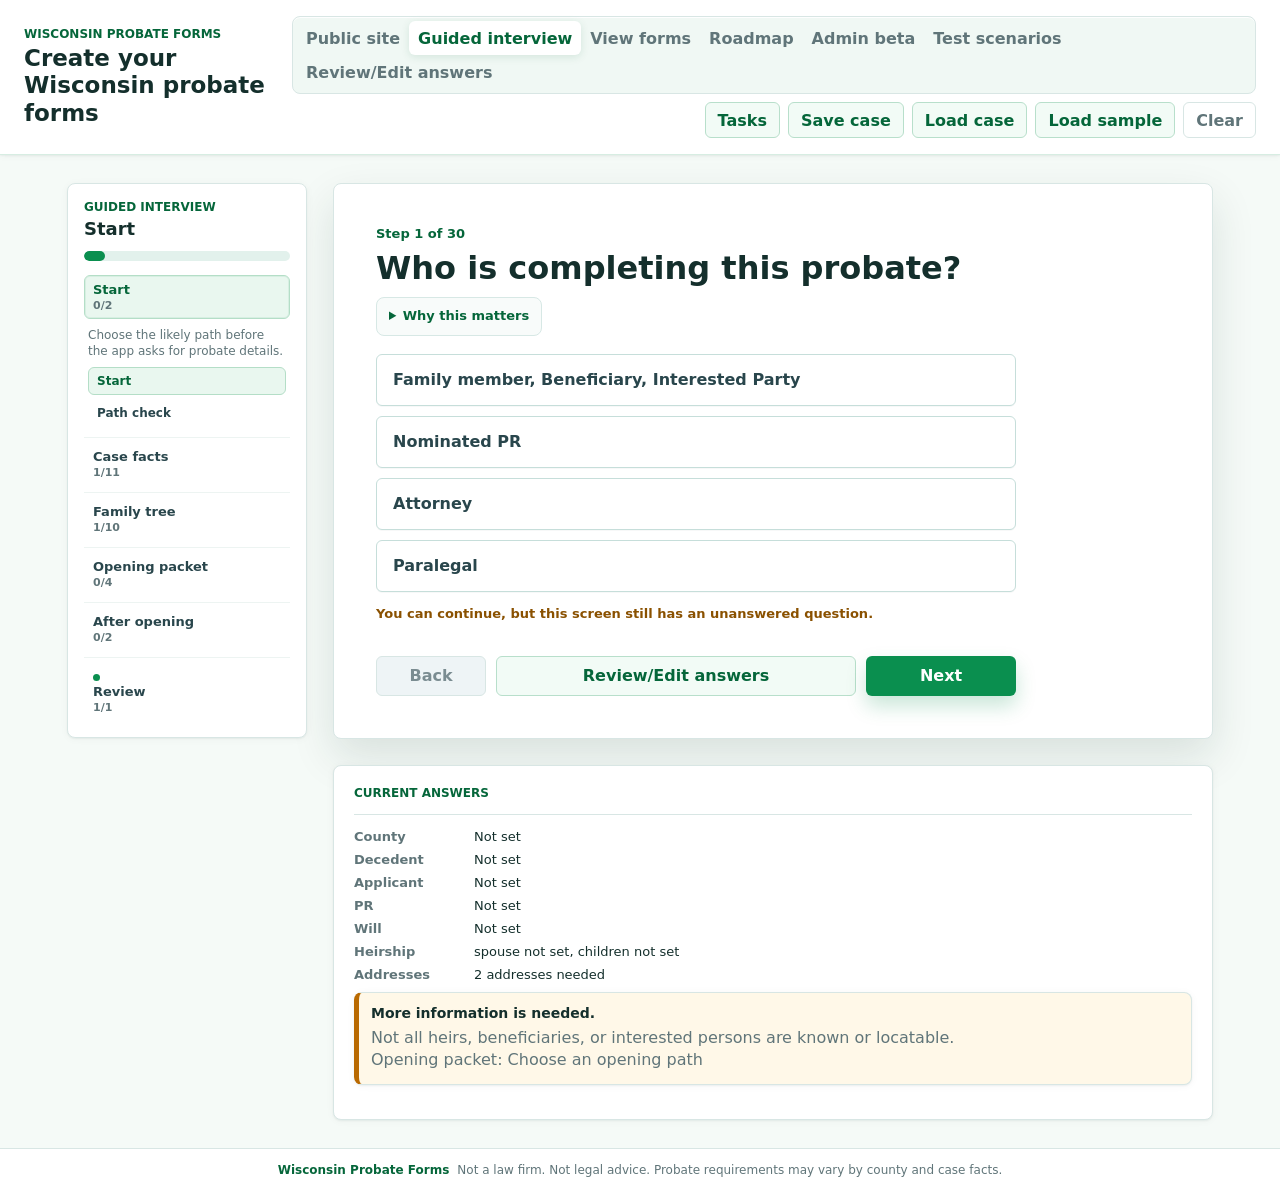
==== commit 5484f69d: "Update Wisconsin probate forms" ====
--- a/static/index.html
+++ b/static/index.html
@@ -4,7 +4,7 @@
     <meta charset="utf-8" />
     <meta name="viewport" content="width=device-width, initial-scale=1" />
     <title>Wisconsin Probate Forms</title>
-    <link rel="stylesheet" href="styles.css" />
+    <link rel="stylesheet" href="styles.css?v=2026-06-12-quick-pick-selected-1" />
   </head>
   <body>
     <header class="topbar">
@@ -22,6 +22,7 @@
           <button type="button" id="scenariosModeBtn" class="mode-button">Test scenarios</button>
           <button type="button" id="editModeBtn" class="mode-button">Review/Edit answers</button>
         </div>
+        <button type="button" id="tasksShortcutBtn" class="secondary">Tasks</button>
         <button type="button" id="saveCaseBtn" class="secondary">Save case</button>
         <button type="button" id="loadCaseBtn" class="secondary">Load case</button>
         <input type="file" id="caseFileInput" accept="application/json,.json" hidden />
@@ -282,6 +283,9 @@
       </nav>
 
       <main class="workspace">
+        <div class="edit-return-bar">
+          <button type="button" id="returnGuidedFromEditBtn" class="secondary">Return to Guided Interview</button>
+        </div>
         <form id="intakeForm">
           <section class="panel active" data-panel="triage">
             <div class="panel-heading">
@@ -334,19 +338,19 @@
                 <label>Courthouse address
                   <input data-path="countyDefaults.courthouseAddress" placeholder="Street, city, state, zip" />
                 </label>
-                <label>Room or branch
+                <label>Room or branch, if known
                   <input data-path="countyDefaults.room" />
                 </label>
                 <label>Probate office
                   <input data-path="countyDefaults.probateOfficeName" placeholder="Probate Division" />
                 </label>
-                <label>Probate registrar
+                <label>Probate registrar, if known
                   <input data-path="countyDefaults.registrarName" />
                 </label>
                 <label>Publication newspaper
                   <input data-path="countyDefaults.newspaperName" />
                 </label>
-                <label>Accommodation phone
+                <label>Accommodation phone, if known
                   <input data-path="countyDefaults.accommodationPhone" />
                 </label>
                 <label>Local notes
@@ -407,10 +411,11 @@
                   <label>Phone
                     <input data-path="applicant.phone" />
                   </label>
-                  <label>Signature date
+                  <label>Signature date (optional)
                     <input type="date" data-path="applicant.signatureDate" />
-                  </label>
-                  <label>State Bar number
+                    <span class="field-hint">Enter the date the form will be signed, or leave blank if the signature date is not known yet.</span>
+                  </label>
+                  <label>Attorney State Bar number (if attorney)
                     <input data-path="applicant.barNumber" />
                   </label>
                 </div>
@@ -423,7 +428,7 @@
                 </label>
                 <div class="path-card mini" data-show-when="prSame">
                   <h3>Using applicant contact details</h3>
-                  <p>The proposed PR name, address, email, phone, signature date, and bar number will follow the applicant answers.</p>
+                  <p>The proposed PR name, address, email, phone, any signature date entered, and bar number will follow the applicant answers.</p>
                 </div>
                 <div class="grid two compact" data-show-when="prDifferent">
                   <label>Name
@@ -438,10 +443,11 @@
                   <label>Phone
                     <input data-path="pr.phone" />
                   </label>
-                  <label>Signature date
+                  <label>Signature date (optional)
                     <input type="date" data-path="pr.signatureDate" />
-                  </label>
-                  <label>State Bar number
+                    <span class="field-hint">Enter the date the form will be signed, or leave blank if the signature date is not known yet.</span>
+                  </label>
+                  <label>Attorney State Bar number (if attorney)
                     <input data-path="pr.barNumber" />
                   </label>
                 </div>
@@ -456,6 +462,7 @@
             </div>
             <div class="preparer-box" data-show-when="residentAgent">
               <h3>Resident agent for nonresident PR</h3>
+              <p class="helper-text">If the proposed Personal Representative does not live in Wisconsin, PR-1807 asks for a Wisconsin resident agent who can receive probate papers for the nonresident PR.</p>
               <div class="grid two compact">
                 <label>Resident agent name
                   <input data-path="pr.residentAgent.name" />
@@ -469,10 +476,11 @@
                 <label>Phone
                   <input data-path="pr.residentAgent.phone" />
                 </label>
-                <label>Signature date
+                <label>Signature date (optional)
                   <input type="date" data-path="pr.residentAgent.signatureDate" />
-                </label>
-                <label>State Bar number
+                  <span class="field-hint">Enter the date the form will be signed, or leave blank if the signature date is not known yet.</span>
+                </label>
+                <label>Attorney State Bar number (if attorney)
                   <input data-path="pr.residentAgent.barNumber" />
                 </label>
               </div>
@@ -521,10 +529,18 @@
               <label data-show-when="willYes">PR named in will
                 <input data-path="will.namedPr" />
               </label>
-              <label data-show-when="willYes">Trustee named in will
+              <label data-show-when="willYes">Does the will create a trust that continues after death?
+                <select data-path="will.createsTestamentaryTrust">
+                  <option value="">Select</option>
+                  <option value="no">No</option>
+                  <option value="yes">Yes</option>
+                  <option value="unknown">Not sure</option>
+                </select>
+              </label>
+              <label data-show-when="willTestamentaryTrust">Trustee named for that will-created trust
                 <input data-path="will.namedTrustee" />
               </label>
-              <label data-show-when="willYes">Nominated trustee
+              <label data-show-when="willTestamentaryTrust">Nominated trustee for that will-created trust
                 <input data-path="will.nominatedTrustee" />
               </label>
             </div>
@@ -588,16 +604,16 @@
           <section class="panel" data-panel="beneficiaries" data-show-when="willYes">
             <div class="panel-heading row-heading">
               <div>
-                <p class="eyebrow">Will and trust beneficiaries</p>
-                <h2>People named in the will or codicil</h2>
-              </div>
-              <button type="button" id="addWillBeneficiaryBtn" class="secondary" data-show-when="willBeneficiariesYes">Add beneficiary</button>
+                <p class="eyebrow">Will beneficiaries</p>
+                <h2>People or organizations named in the will or codicil</h2>
+              </div>
+              <button type="button" id="addWillBeneficiaryBtn" class="secondary prominent-add" data-show-when="willBeneficiariesYes">Add another beneficiary or named party</button>
             </div>
             <div class="path-card">
               <h3>Beneficiaries can be interested persons</h3>
-              <p>For opening, add each person or entity named to receive property under the will or codicil, and any trust beneficiary you know from the will. Do not enter asset values or bequest details here.</p>
-            </div>
-            <label>Does the will name beneficiaries or trust beneficiaries?
+              <p>For opening, add each person or entity named to receive property under the will or codicil. Add trust beneficiaries only if the will creates a trust. Do not enter asset values or bequest details here.</p>
+            </div>
+            <label>Does the will name beneficiaries or organizations?
               <select data-path="will.hasNamedBeneficiaries">
                 <option value="">Select</option>
                 <option value="yes">Yes</option>
@@ -638,7 +654,7 @@
                       <option value="no">No</option>
                     </select>
                   </label>
-                  <label data-show-when="spouseYes">Name
+                  <label data-show-when="spouseYes">Spouse/domestic partner name
                     <input data-path="heirship.spouse.name" />
                   </label>
                 </div>
@@ -666,8 +682,8 @@
                 <label data-show-when="blendedChildren">Details if not all children are of surviving spouse
                   <input data-path="heirship.children.blendedDetails" />
                 </label>
-                <label data-show-when="childrenYes">Descendants of deceased children
-                  <input data-path="heirship.children.deceasedChildDescendants" placeholder="Deceased child - descendants - dates if needed" />
+                <label data-show-when="childrenYes">Additional deceased-child descendant details
+                  <input data-path="heirship.children.deceasedChildDescendants" placeholder="Use if details do not fit under a deceased child below" />
                 </label>
               </div>
               <div id="heirshipChildList" class="person-list" data-show-when="childrenYes"></div>
@@ -850,8 +866,9 @@
                     <option value="individual">Separate waiver for each signer</option>
                   </select>
                 </label>
-                <label>Waiver signer date
+                <label>Waiver signature date (optional)
                   <input type="date" data-path="waiver.signatureDate" />
+                  <span class="field-hint">Enter the date the waiver will be signed, or leave blank if the signature date is not known yet.</span>
                 </label>
               </div>
               <div class="inline-checks">
@@ -894,7 +911,7 @@
                 <label>Courthouse address
                   <input data-path="notice1804.courthouseAddress" placeholder="901 North 9th Street" />
                 </label>
-                <label>Room
+                <label>Room or branch, if known
                   <input data-path="notice1804.room" />
                 </label>
               </div>
@@ -909,10 +926,10 @@
                 <label>Courthouse address
                   <input data-path="notice1805.courthouseAddress" placeholder="901 North 9th Street" />
                 </label>
-                <label>Room
+                <label>Room or branch, if known
                   <input data-path="notice1805.room" />
                 </label>
-                <label>Probate Registrar
+                <label>Probate registrar, if known
                   <input data-path="notice1805.registrarName" />
                 </label>
                 <label>Hearing date
@@ -924,7 +941,7 @@
                 <label>Claim deadline
                   <input type="date" data-path="notice1805.claimDeadline" />
                 </label>
-                <label>Accommodation phone
+                <label>Accommodation phone, if known
                   <input data-path="notice1805.accommodationPhone" />
                 </label>
               </div>
@@ -981,8 +998,9 @@
                   <option value="Certified mail return receipt requested">Certified mail return receipt requested</option>
                 </select>
               </label>
-              <label>Signature date
+              <label>Signature date (optional)
                 <input type="date" data-path="service.signatureDate" />
+                <span class="field-hint">Enter the date the form will be signed, or leave blank if the signature date is not known yet.</span>
               </label>
             </div>
             <label>Documents provided
@@ -1068,8 +1086,9 @@
             </div>
             <div id="inventoryList" class="person-list"></div>
             <div class="preparer-box">
-              <label>Inventory signature date
+              <label>Inventory signature date (optional)
                 <input type="date" data-path="inventory.signatureDate" />
+                <span class="field-hint">Enter the date the form will be signed, or leave blank if the signature date is not known yet.</span>
               </label>
             </div>
           </section>
@@ -1167,7 +1186,7 @@
                 <label>Phone
                   <input data-path="preparer.phone" />
                 </label>
-                <label>State Bar number
+                <label>Attorney State Bar number (if attorney)
                   <input data-path="preparer.barNumber" />
                 </label>
               </div>
@@ -1221,6 +1240,6 @@
     <script src="template-data-pr1805.js"></script>
     <script src="template-data-pr1817.js"></script>
     <script src="platform-config.js"></script>
-    <script src="app.js"></script>
+    <script src="app.js?v=2026-06-12-quick-pick-selected-1"></script>
   </body>
 </html>
--- a/static/styles.css
+++ b/static/styles.css
@@ -1771,6 +1771,15 @@
   max-width: 640px;
 }
 
+.field-hint {
+  display: block;
+  margin-top: 6px;
+  color: var(--muted);
+  font-size: 12px;
+  font-weight: 600;
+  line-height: 1.35;
+}
+
 .interview-choice-label {
   margin-bottom: 8px;
   color: #29464c;
@@ -2080,6 +2089,18 @@
   line-height: 1.4;
 }
 
+.guided-note.compact {
+  padding: 12px 14px;
+  background: #f8fbfb;
+}
+
+.question-helper {
+  margin: -2px 0 10px;
+  color: var(--muted);
+  font-size: 13px;
+  line-height: 1.4;
+}
+
 .flow-divider {
   display: flex;
   align-items: center;
@@ -2105,12 +2126,54 @@
 
 .route-result,
 .route-question,
+.starter-input-card,
 .product-card,
 .payment-gate {
   border: 1px solid var(--line);
   border-radius: 8px;
   background: #ffffff;
   box-shadow: var(--shadow-sm);
+}
+
+.starter-input-card {
+  display: grid;
+  gap: 14px;
+  padding: 18px;
+  border-color: #9fd4c1;
+  border-left: 6px solid var(--accent);
+  background: #f6fcf9;
+}
+
+.starter-input-card h3 {
+  margin: 6px 0 0;
+  color: var(--accent-dark);
+  font-size: 18px;
+}
+
+.start-input-badge {
+  display: inline-flex;
+  align-items: center;
+  min-height: 24px;
+  border-radius: 999px;
+  padding: 4px 10px;
+  background: var(--accent);
+  color: #ffffff;
+  font-size: 12px;
+  font-weight: 900;
+  line-height: 1;
+}
+
+.starter-money-input {
+  min-height: 48px;
+  border-color: #9fd4c1;
+  background: #ffffff;
+  font-size: 18px;
+  font-weight: 800;
+}
+
+.starter-money-input:focus {
+  border-color: var(--accent);
+  box-shadow: 0 0 0 3px rgba(27, 136, 92, 0.16);
 }
 
 .probate-start-hero {
@@ -2228,6 +2291,18 @@
   background: #f8fbfb;
 }
 
+.product-card[data-product-jump] {
+  cursor: pointer;
+}
+
+.product-card[data-product-jump]:hover,
+.product-card[data-product-jump]:focus {
+  border-color: var(--accent);
+  background: #ffffff;
+  box-shadow: var(--shadow-md);
+  outline: none;
+}
+
 .product-card.active {
   border-color: #9ed7b7;
   background: #ffffff;
@@ -2254,6 +2329,14 @@
   color: var(--muted);
   font-size: 12px;
   line-height: 1.35;
+}
+
+.card-action {
+  display: inline-flex;
+  margin-top: 10px;
+  color: var(--accent-dark);
+  font-size: 12px;
+  font-weight: 900;
 }
 
 .benefit-question {
@@ -2356,6 +2439,47 @@
   font-weight: 800;
 }
 
+.launch-gate-summary {
+  margin-top: 10px;
+  border: 1px solid #cfe0dc;
+  border-radius: 8px;
+  background: #f8fcfa;
+  padding: 10px 12px;
+}
+
+.launch-gate-summary.warn {
+  border-color: #efcf93;
+  background: #fff8e8;
+}
+
+.launch-gate-summary.bad {
+  border-color: #f1b5b5;
+  background: #fff0f0;
+}
+
+.launch-gate-summary summary {
+  cursor: pointer;
+  font-weight: 850;
+  color: var(--ink);
+}
+
+.launch-gate-body {
+  display: grid;
+  gap: 8px;
+  margin-top: 10px;
+  color: var(--muted);
+  line-height: 1.4;
+}
+
+.launch-gate-body ul {
+  margin: 0;
+  padding-left: 18px;
+}
+
+.launch-gate-body li {
+  margin: 3px 0;
+}
+
 .payment-gate-panel {
   display: grid;
   gap: 9px;
@@ -2594,6 +2718,104 @@
 
 .filing-room-panel li + li {
   margin-top: 6px;
+}
+
+.final-review-section {
+  border: 1px solid var(--line);
+  border-radius: 8px;
+  padding: 16px;
+  background: #ffffff;
+  box-shadow: var(--shadow-sm);
+}
+
+.final-review-section.warn {
+  border-color: #efcf93;
+  background: #fffdf7;
+}
+
+.final-review-section h3,
+.final-review-section p {
+  margin: 0;
+}
+
+.final-review-section p {
+  color: var(--muted);
+  line-height: 1.4;
+}
+
+.final-review-forms {
+  margin-top: 12px;
+}
+
+.final-review-list {
+  display: grid;
+  gap: 8px;
+  margin-top: 12px;
+}
+
+.final-review-list.compact {
+  gap: 6px;
+}
+
+.final-review-row {
+  border: 1px solid var(--line);
+  border-radius: 8px;
+  padding: 10px;
+  background: #f7fbf9;
+}
+
+.final-review-row.warn {
+  border-color: #efcf93;
+  background: #fff8e8;
+}
+
+.final-review-row.bad {
+  border-color: #f1b5b5;
+  background: #fff7f7;
+}
+
+.final-review-row.muted {
+  background: #f8fbfb;
+  color: var(--muted);
+}
+
+.final-review-row strong,
+.final-review-row span,
+.final-review-row p {
+  display: block;
+}
+
+.final-review-row strong {
+  color: var(--ink);
+  font-size: 13px;
+}
+
+.final-review-row span {
+  margin-top: 3px;
+  color: var(--accent-dark);
+  font-size: 12px;
+  font-weight: 900;
+}
+
+.final-review-row p {
+  margin-top: 3px;
+  color: var(--muted);
+  font-size: 12px;
+  line-height: 1.35;
+}
+
+.agreement-section {
+  display: grid;
+  gap: 12px;
+  background: #f8fbfb;
+}
+
+.final-review-check {
+  margin-top: 0;
+  border: 1px solid #b8dfcb;
+  border-radius: 8px;
+  padding: 12px;
+  background: #ffffff;
 }
 
 .filing-instructions-screen {
@@ -3092,6 +3314,17 @@
   border-color: #b8dfcb;
 }
 
+.secondary.prominent-add {
+  background: #ffffff;
+  border-color: var(--accent);
+  color: var(--accent-dark);
+  box-shadow: 0 2px 8px rgba(5, 102, 58, 0.08);
+}
+
+.secondary.prominent-add:hover {
+  background: var(--soft);
+}
+
 .secondary:hover {
   background: #e7f8ef;
   border-color: #8ed0ad;
@@ -3130,6 +3363,12 @@
 .review {
   position: sticky;
   top: 102px;
+}
+
+.edit-return-bar {
+  display: flex;
+  justify-content: flex-end;
+  margin-bottom: 12px;
 }
 
 .review-card {
@@ -3265,6 +3504,23 @@
   word-break: break-word;
 }
 
+.download-followup {
+  display: grid;
+  gap: 8px;
+  margin-top: 10px;
+  padding: 12px;
+  border: 1px solid #b7e4c3;
+  border-radius: 8px;
+  background: #ffffff;
+  color: var(--ink);
+}
+
+.download-followup p {
+  margin: 0;
+  color: var(--muted);
+  font-weight: 500;
+}
+
 .person-list {
   display: grid;
   gap: 12px;
@@ -3415,6 +3671,74 @@
   display: grid;
   grid-template-columns: repeat(4, minmax(0, 1fr));
   gap: 10px;
+}
+
+.legal-audit-summary-grid,
+.legal-audit-card-grid {
+  display: grid;
+  gap: 8px;
+}
+
+.legal-audit-summary-grid {
+  grid-template-columns: repeat(6, minmax(0, 1fr));
+}
+
+.legal-audit-summary-grid > div,
+.legal-audit-card-row {
+  border: 1px solid var(--line);
+  border-radius: 8px;
+  padding: 10px;
+  background: #ffffff;
+}
+
+.legal-audit-summary-grid > div.warn,
+.legal-audit-card-row.warn {
+  border-color: #efcf93;
+  background: #fff8e8;
+}
+
+.legal-audit-summary-grid > div.bad,
+.legal-audit-card-row.bad {
+  border-color: #f1b5b5;
+  background: #fff7f7;
+}
+
+.legal-audit-summary-grid strong,
+.legal-audit-summary-grid span,
+.legal-audit-card-row strong,
+.legal-audit-card-row span {
+  display: block;
+}
+
+.legal-audit-summary-grid strong {
+  color: var(--accent-dark);
+  font-size: 20px;
+  line-height: 1;
+}
+
+.legal-audit-summary-grid span {
+  margin-top: 5px;
+  color: var(--muted);
+  font-size: 12px;
+  font-weight: 800;
+  line-height: 1.25;
+}
+
+.legal-audit-card-grid {
+  grid-template-columns: repeat(2, minmax(0, 1fr));
+  margin-top: 10px;
+}
+
+.legal-audit-card-row strong {
+  color: var(--ink);
+  font-size: 12px;
+}
+
+.legal-audit-card-row span {
+  margin-top: 4px;
+  color: var(--muted);
+  font-size: 12px;
+  line-height: 1.35;
 }
 
 .audit-decision {
@@ -3724,6 +4048,47 @@
   margin-top: 22px;
   padding-top: 18px;
   border-top: 1px solid var(--line);
+}
+
+.route-result,
+.route-question,
+.product-card,
+.handoff-card,
+.payment-gate,
+.payment-gate-panel,
+.guided-person-card,
+.service-focus-card,
+.suggestion-card,
+.source-review-card,
+.packet-form-row,
+.packet-person-row,
+.task-row,
+.readiness-form-row,
+.logic-detail-row,
+.logic-person-row,
+.logic-form-row,
+.admin-readiness-row,
+.legal-review-row,
+.attorney-beta-row,
+.choice-button {
+  min-width: 0;
+  overflow-wrap: anywhere;
+}
+
+.route-result *,
+.route-question *,
+.product-card *,
+.handoff-card *,
+.payment-gate *,
+.guided-person-card *,
+.service-focus-card *,
+.suggestion-card *,
+.packet-form-row *,
+.packet-person-row *,
+.task-row *,
+.readiness-form-row *,
+.choice-button * {
+  min-width: 0;
 }
 
 @media (max-width: 1100px) {
@@ -3786,6 +4151,8 @@
   .suggestion-card,
   .source-review-card,
   .audit-stat-grid,
+  .legal-audit-summary-grid,
+  .legal-audit-card-grid,
   .account-grid,
   .account-actions,
   .beta-status-grid,
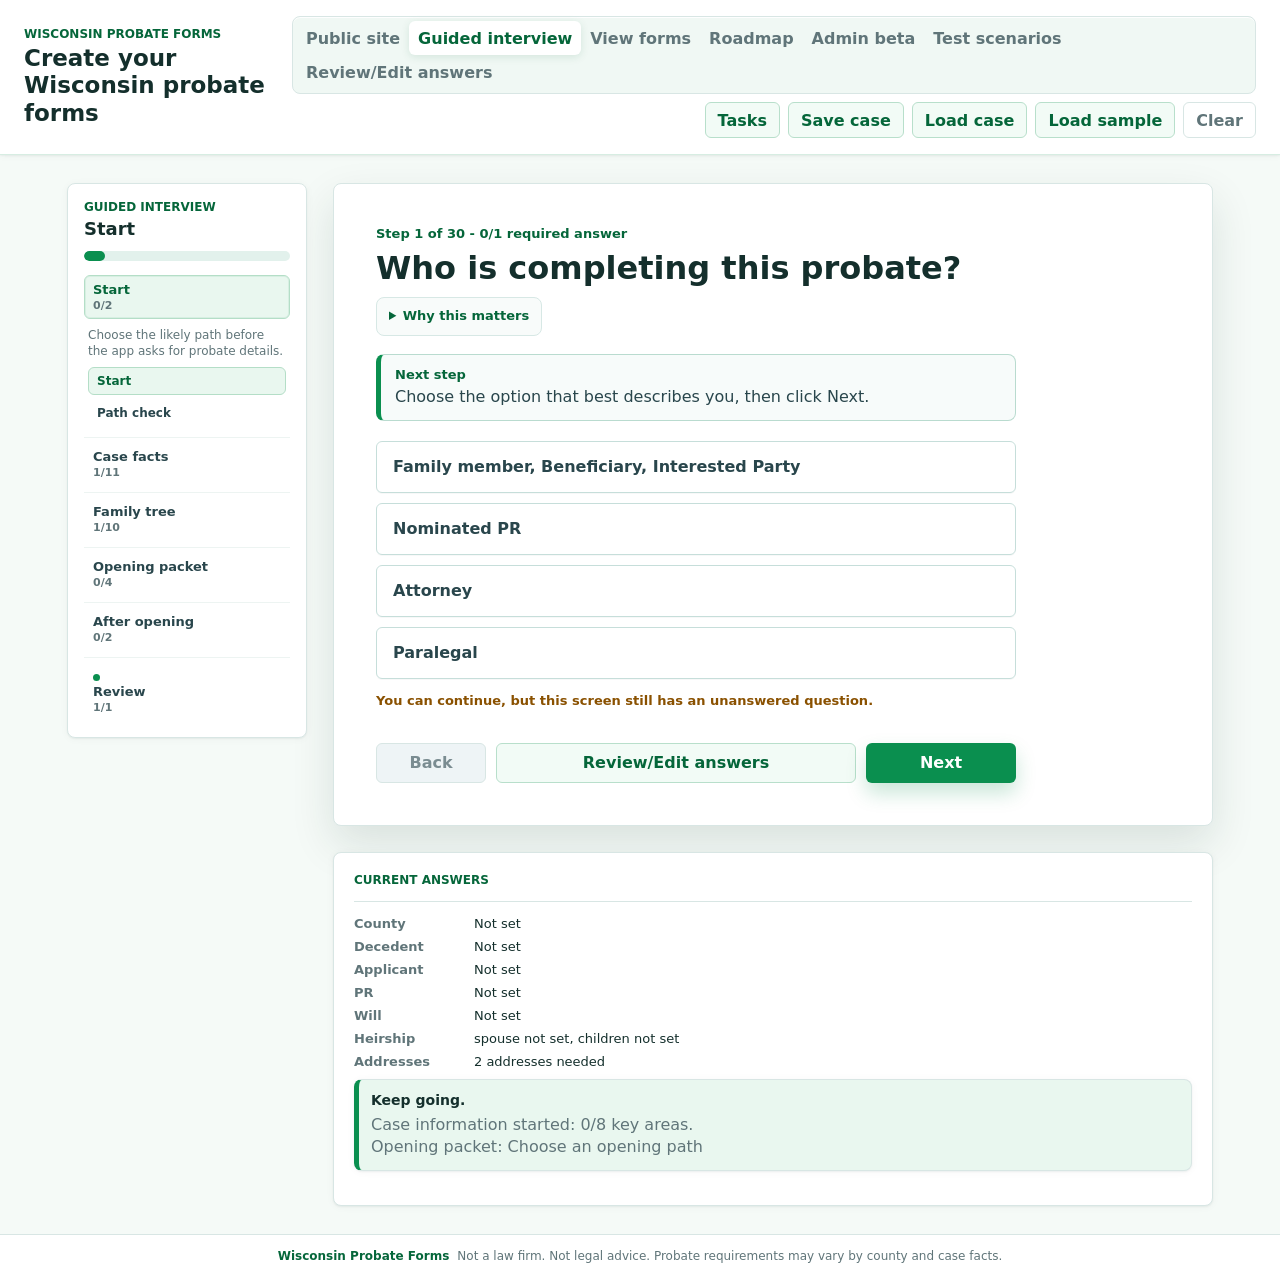
==== commit ef6b58a5: "Upload PR1801 prototype" ====
--- a/static/index.html
+++ b/static/index.html
@@ -4,7 +4,7 @@
     <meta charset="utf-8" />
     <meta name="viewport" content="width=device-width, initial-scale=1" />
     <title>Wisconsin Probate Forms</title>
-    <link rel="stylesheet" href="styles.css?v=2026-06-12-quick-pick-selected-1" />
+    <link rel="stylesheet" href="styles.css?v=2026-06-12-suggestion-card-wrap-1" />
   </head>
   <body>
     <header class="topbar">
@@ -64,9 +64,9 @@
         </section>
         <section class="funnel-card">
           <span>Free result</span>
-          <h3>Information Summary</h3>
-          <strong>Attorney review may be recommended</strong>
-          <p>When answers show red flags, the software can organize an information summary that the user may download and choose whether to share with a Wisconsin probate attorney.</p>
+          <h3>Attorney-Ready Case Summary</h3>
+          <strong>Only shared by user choice</strong>
+          <p>If answers later show red flags, the software can organize the completed intake into a case summary that the user may choose to share with a Wisconsin probate attorney.</p>
         </section>
       </div>
 
@@ -180,6 +180,7 @@
             <li>User accounts and saved cases.</li>
             <li>Attorney, staff, PR, and public roles.</li>
             <li>Secure storage, audit history, and form versioning.</li>
+            <li>Consent-based attorney-ready case export before any referral monetization.</li>
           </ul>
         </article>
         <article class="roadmap-card">
@@ -200,6 +201,7 @@
             <li>PR-1811 asset wizard.</li>
             <li>Claims and deadline tracking.</li>
             <li>Estate account reconciliation.</li>
+            <li>Post-letters EIN and estate bank-account checklist.</li>
           </ul>
         </article>
         <article class="roadmap-card">
@@ -225,6 +227,7 @@
           <li>Expand formal test scenarios for affidavit, blended-family, deceased-child, trust, charity, and missing-party cases.</li>
           <li>Design the production data model for users, cases, parties, forms, tasks, documents, and audit events.</li>
           <li>Prototype secure document delivery permissions before connecting real email.</li>
+          <li>Plan the post-letters EIN link and estate bank-account partner lane with clear sponsorship disclosures.</li>
         </ol>
       </div>
     </section>
@@ -301,7 +304,7 @@
               <label>Case number
                 <input data-path="estate.caseNumber" placeholder="Blank until assigned" />
               </label>
-              <label>Estimated probate property value
+              <label>Estimated gross probate property value
                 <input data-path="estate.estimatedGrossValue" inputmode="decimal" placeholder="75000" />
               </label>
               <label>Other estate proceedings
@@ -310,6 +313,7 @@
                   <option value="not_pending">Are not pending</option>
                   <option value="pending">Are pending</option>
                 </select>
+                <span class="field-hint">Another probate, estate, or related court proceeding already filed for this decedent.</span>
               </label>
               <label>Explanation, if any
                 <input data-path="otherProceedings.explanation" />
@@ -347,7 +351,7 @@
                 <label>Probate registrar, if known
                   <input data-path="countyDefaults.registrarName" />
                 </label>
-                <label>Publication newspaper
+                <label>Publication newspaper, if known
                   <input data-path="countyDefaults.newspaperName" />
                 </label>
                 <label>Accommodation phone, if known
@@ -375,8 +379,9 @@
               <label>Date of death
                 <input type="date" data-path="decedent.dateOfDeath" />
               </label>
-              <label>Domicile county
+              <label>County of legal residence at death
                 <input data-path="decedent.domicileCounty" placeholder="Milwaukee" />
+                <span class="field-hint">Usually the same as the filing county for a Wisconsin resident.</span>
               </label>
               <label>Domicile state
                 <input data-path="decedent.domicileState" placeholder="Wisconsin" />
@@ -510,6 +515,7 @@
                   <option value="yes">Yes</option>
                   <option value="no">No</option>
                 </select>
+                <span class="field-hint">A codicil is a later written change or addition to a will.</span>
               </label>
               <label data-show-when="hasCodicils">Codicil dates
                 <input data-path="will.codicilDates" placeholder="Separate multiple dates with commas" />
@@ -833,7 +839,7 @@
               <label>Unknown names/addresses, if any
                 <input data-path="notice1805.unknownInterestedPersons" />
               </label>
-              <label>Publication newspaper
+              <label>Publication newspaper, if known
                 <input data-path="notice1805.newspaperName" />
               </label>
               <label>Why notice may be needed
@@ -902,7 +908,7 @@
                 <label>Claim deadline
                   <input type="date" data-path="notice1804.claimDeadline" />
                 </label>
-                <label>Publication newspaper
+                <label>Publication newspaper, if known
                   <input data-path="notice1804.newspaperName" />
                 </label>
                 <label>Courthouse county/name
@@ -1193,6 +1199,9 @@
             </div>
           </section>
         </form>
+        <div class="edit-return-bar edit-return-bottom">
+          <button type="button" id="returnGuidedFromEditBottomBtn" class="secondary">Return to Guided Interview</button>
+        </div>
       </main>
 
       <aside class="review" aria-live="polite">
@@ -1240,6 +1249,6 @@
     <script src="template-data-pr1805.js"></script>
     <script src="template-data-pr1817.js"></script>
     <script src="platform-config.js"></script>
-    <script src="app.js?v=2026-06-12-quick-pick-selected-1"></script>
+    <script src="app.js?v=2026-06-12-suggestion-card-wrap-1"></script>
   </body>
 </html>
--- a/static/styles.css
+++ b/static/styles.css
@@ -1780,6 +1780,14 @@
   line-height: 1.35;
 }
 
+.required-marker {
+  margin-left: 6px;
+  color: var(--danger);
+  font-size: 11px;
+  font-weight: 900;
+  text-transform: uppercase;
+}
+
 .interview-choice-label {
   margin-bottom: 8px;
   color: #29464c;
@@ -1794,6 +1802,7 @@
 }
 
 .choice-button {
+  position: relative;
   min-height: 52px;
   border-color: #c6deda;
   background: #ffffff;
@@ -1802,19 +1811,48 @@
   padding: 14px 16px;
   white-space: normal;
   box-shadow: 0 1px 0 rgba(20, 47, 44, 0.03);
+  cursor: pointer;
 }
 
 .choice-button:hover {
   border-color: var(--accent);
   background: #f3fbf7;
   box-shadow: var(--shadow-sm);
+  transform: translateY(-1px);
+}
+
+.choice-button:active {
+  transform: translateY(0);
 }
 
 .choice-button.selected {
   border-color: var(--accent);
   background: var(--soft);
   color: var(--accent-dark);
-  box-shadow: inset 0 0 0 1px var(--accent);
+  padding-right: 96px;
+  box-shadow: inset 0 0 0 2px var(--accent), 0 6px 14px rgba(10, 143, 79, 0.10);
+}
+
+.choice-button.selected::after {
+  content: "Selected";
+  position: absolute;
+  top: 10px;
+  right: 12px;
+  border-radius: 999px;
+  background: #ffffff;
+  color: var(--accent-dark);
+  padding: 3px 8px;
+  font-size: 11px;
+  font-weight: 900;
+}
+
+.choice-button:disabled {
+  background: #eef4f6;
+  border-color: var(--line);
+  color: #7a8c91;
+  cursor: not-allowed;
+  box-shadow: none;
+  transform: none;
 }
 
 .choice-button strong,
@@ -1883,6 +1921,11 @@
 
 .guided-toolbar .badge {
   margin-right: auto;
+}
+
+.guided-toolbar .secondary,
+.guided-toolbar .primary {
+  white-space: normal;
 }
 
 .guided-card-list,
@@ -2018,6 +2061,31 @@
   line-height: 1.4;
 }
 
+.next-action-card {
+  border: 1px solid #b9dbcf;
+  border-left: 5px solid var(--accent);
+  border-radius: 8px;
+  padding: 12px 14px;
+  background: #f7fbfa;
+}
+
+.next-action-card strong,
+.next-action-card p {
+  margin: 0;
+}
+
+.next-action-card strong {
+  display: block;
+  color: var(--accent-dark);
+  font-size: 13px;
+}
+
+.next-action-card p {
+  margin-top: 4px;
+  color: #29464c;
+  line-height: 1.35;
+}
+
 .simple-packet-result {
   border-left: 5px solid var(--accent);
 }
@@ -2092,6 +2160,32 @@
 .guided-note.compact {
   padding: 12px 14px;
   background: #f8fbfb;
+}
+
+.guided-note h3 {
+  margin: 0 0 6px;
+  font-size: 18px;
+}
+
+.guided-note ul {
+  margin: 10px 0 0;
+  padding-left: 20px;
+  color: var(--muted);
+}
+
+.future-admin-note summary {
+  cursor: pointer;
+  font-weight: 900;
+  color: var(--green-800);
+}
+
+.future-admin-note p {
+  margin-top: 10px;
+}
+
+.future-admin-note a {
+  color: var(--green-800);
+  font-weight: 900;
 }
 
 .question-helper {
@@ -2932,6 +3026,18 @@
   border-radius: 8px;
   padding: 12px;
   background: var(--soft);
+}
+
+.county-stat-button {
+  width: 100%;
+  cursor: pointer;
+  text-align: left;
+  font: inherit;
+}
+
+.county-stat-button:hover {
+  border-color: var(--accent);
+  box-shadow: var(--shadow-sm);
 }
 
 .contact-stat.bad {
@@ -3278,6 +3384,13 @@
   accent-color: var(--accent);
 }
 
+.prominent-checkline {
+  border: 1px solid #c6deda;
+  border-radius: 8px;
+  padding: 12px 14px;
+  background: #f7fbfa;
+}
+
 button {
   min-height: 40px;
   border-radius: 6px;
@@ -3371,6 +3484,19 @@
   margin-bottom: 12px;
 }
 
+.edit-return-bottom {
+  margin: 0;
+  padding: 18px 26px 26px;
+  border-top: 1px solid var(--line);
+  background: #fbfefc;
+}
+
+.edit-return-bottom .secondary {
+  min-height: 46px;
+  padding-inline: 18px;
+  box-shadow: 0 4px 12px rgba(5, 102, 58, 0.08);
+}
+
 .review-card {
   padding: 20px;
 }
@@ -3544,18 +3670,24 @@
 
 .suggestion-card {
   display: grid;
-  grid-template-columns: minmax(0, 1fr) auto;
+  grid-template-columns: minmax(260px, 1fr) minmax(190px, auto);
   gap: 12px;
-  align-items: center;
+  align-items: start;
   border: 1px solid var(--line);
   border-radius: 8px;
   padding: 14px;
   background: #ffffff;
   box-shadow: var(--shadow-sm);
+}
+
+.suggestion-main {
+  min-width: 0;
 }
 
 .suggestion-card h3 {
   margin: 0 0 4px;
+  overflow-wrap: break-word;
+  word-break: normal;
 }
 
 .suggestion-card p {
@@ -3570,6 +3702,8 @@
   color: var(--muted);
   font-size: 13px;
   line-height: 1.35;
+  overflow-wrap: break-word;
+  word-break: normal;
 }
 
 .suggestion-actions {
@@ -3578,6 +3712,11 @@
   gap: 8px;
   flex-wrap: wrap;
   justify-content: flex-end;
+  min-width: 0;
+}
+
+.suggestion-actions .secondary {
+  white-space: normal;
 }
 
 .source-review-list {
@@ -3602,7 +3741,6 @@
   border-color: #efcf93;
 }
 
-.source-review-card.excluded,
 .source-review-card.bad {
   background: #fff7f7;
   border-color: #f1b5b5;
@@ -3796,6 +3934,101 @@
 .roster-list {
   display: grid;
   gap: 10px;
+}
+
+.roster-snapshot {
+  display: grid;
+  grid-template-columns: repeat(3, minmax(0, 1fr));
+  gap: 10px;
+}
+
+.roster-snapshot-card {
+  border: 1px solid var(--line);
+  border-left: 5px solid var(--accent);
+  border-radius: 8px;
+  padding: 14px;
+  background: #ffffff;
+  box-shadow: var(--shadow-sm);
+}
+
+.roster-snapshot-card.decedent {
+  border-left-color: #0f766e;
+}
+
+.roster-snapshot-card.applicant {
+  border-left-color: #2563eb;
+}
+
+.roster-snapshot-card.pr {
+  border-left-color: #7c3aed;
+}
+
+.roster-snapshot-card span,
+.roster-section-heading span {
+  text-transform: uppercase;
+}
+
+.roster-snapshot-card h3,
+.roster-snapshot-card p {
+  margin: 0;
+}
+
+.roster-snapshot-card h3 {
+  margin-top: 6px;
+}
+
+.roster-snapshot-card p {
+  margin-top: 4px;
+  color: #29464c;
+  font-size: 13px;
+  font-weight: 800;
+}
+
+.roster-snapshot-card small {
+  display: block;
+  margin-top: 6px;
+  color: var(--muted);
+  line-height: 1.35;
+}
+
+.roster-section {
+  display: grid;
+  gap: 10px;
+  border: 1px solid var(--line);
+  border-radius: 8px;
+  padding: 12px;
+  background: #f9fcfb;
+}
+
+.roster-section.family {
+  border-color: #b7ddc8;
+}
+
+.roster-section.will {
+  border-color: #cfc1f4;
+}
+
+.roster-section.interested {
+  border-color: #b8d8ff;
+}
+
+.roster-section-heading {
+  display: flex;
+  justify-content: space-between;
+  gap: 12px;
+  align-items: start;
+}
+
+.roster-section-heading h3,
+.roster-section-heading p {
+  margin: 0;
+}
+
+.roster-section-heading p {
+  margin-top: 3px;
+  color: var(--muted);
+  font-size: 13px;
+  line-height: 1.35;
 }
 
 .roster-card {
@@ -4171,7 +4404,9 @@
   .logic-person-row,
   .logic-form-row,
   .roster-stat-grid,
+  .roster-snapshot,
   .roster-card,
+  .roster-section-heading,
   .role-grid,
   .contact-status-grid,
   .packet-result-grid,
